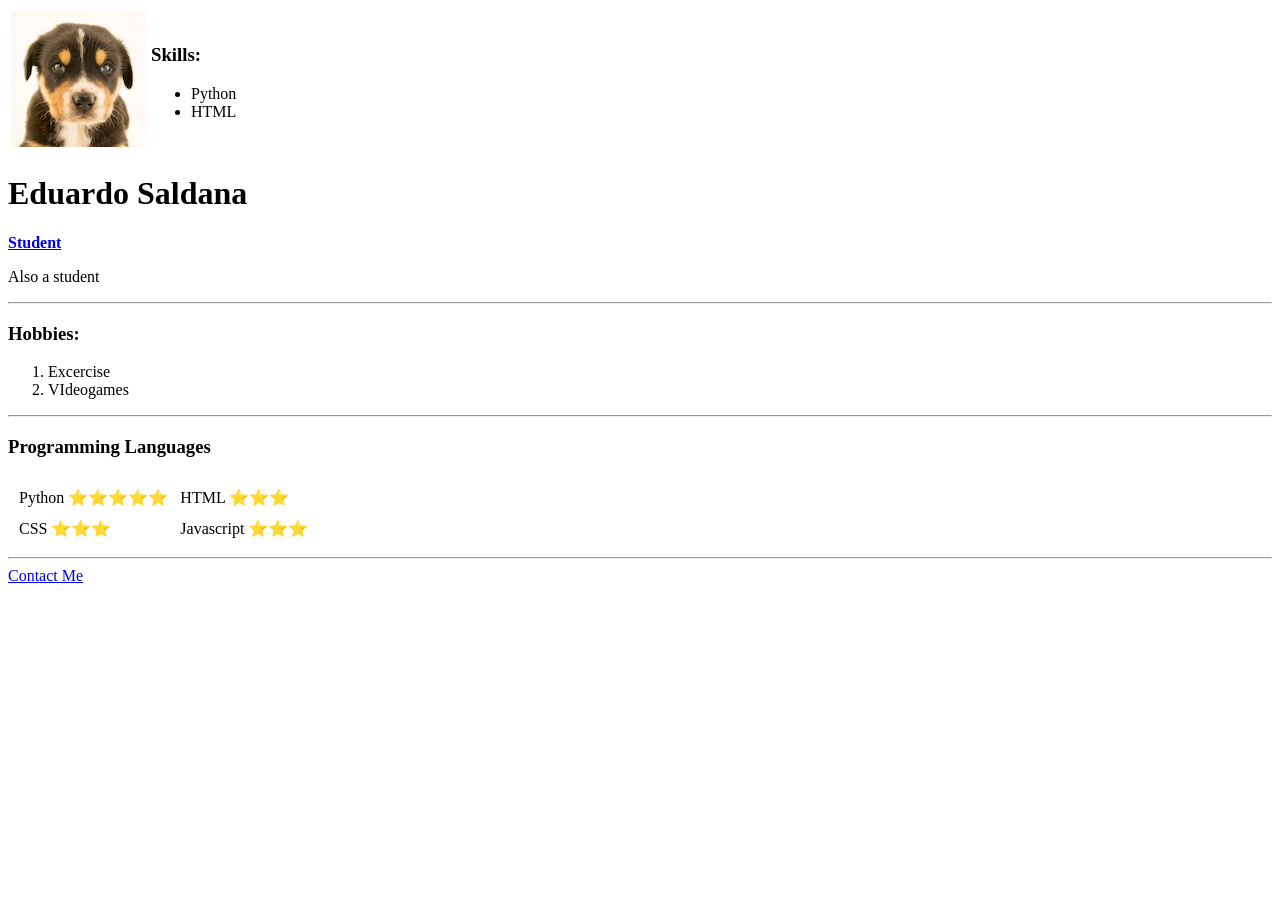
==== index.html @ b8c38d43 "Added intial files" ====
<!-- index.html is typically what the homepage is named 

Boilerplate code is a code template that you
can reuse in different codes

The head tag holds information about the webpage and tells
the browser how to handle the webpage
-->

<!DOCTYPE html>
<html lang="en">
    <head>
        <!--  The meta  gives extra metadata to the website to tell
            it how to display the webpage
            and tells it its using the UTF-8 encoding system
            utf-8 is the standard encoding with html 5 because 
            its includes all international symbols -->
        <meta charset="UTF-8">
        <!-- <meta http-equiv="refresh" content="5">  -->
        <meta name="description" content="Practicing Webpage developement"> 
        <meta http-equiv="X-UA-Compatible" content="IE=edge">
        <meta name="viewport" content="width=device-width, initial-scale=1.0">
        <title>Eduardo S</title>
    </head>
    <body>
        <table>
            <td><img src="images/dog.jpeg" alt="Dog"></td>
            <td><h3>Skills:</h3>
                <ul>
                    <li>Python</li>
                    <li>HTML</li>
                </ul></td>
        </table>
        <h1> Eduardo Saldana </h1>
        <p><strong><a href="https://brocku.ca/">Student</a></strong></p>
        <p>Also a student</p>
        <hr>
        
        <h3>Hobbies:</h3>
        <ol>
            <li>Excercise</li>
            <li>VIdeogames</li>
        </ol>
        <hr>
        <h3>Programming Languages</h3>
        <table cellspacing="10">
            <thead>
            </thead>
            <tbody>
                <tr>
                    <td>Python ⭐⭐⭐⭐⭐</td>
                    <td>HTML ⭐⭐⭐</td>
                </tr>
                <tr>
                    <td>CSS ⭐⭐⭐</td>
                    <td>Javascript ⭐⭐⭐</td>
                </tr>
            </tbody>
            <tfoot>

            </tfoot>
        </table>
        <hr>
        <a href="contact.html">Contact Me</a>
    </body>
</html>
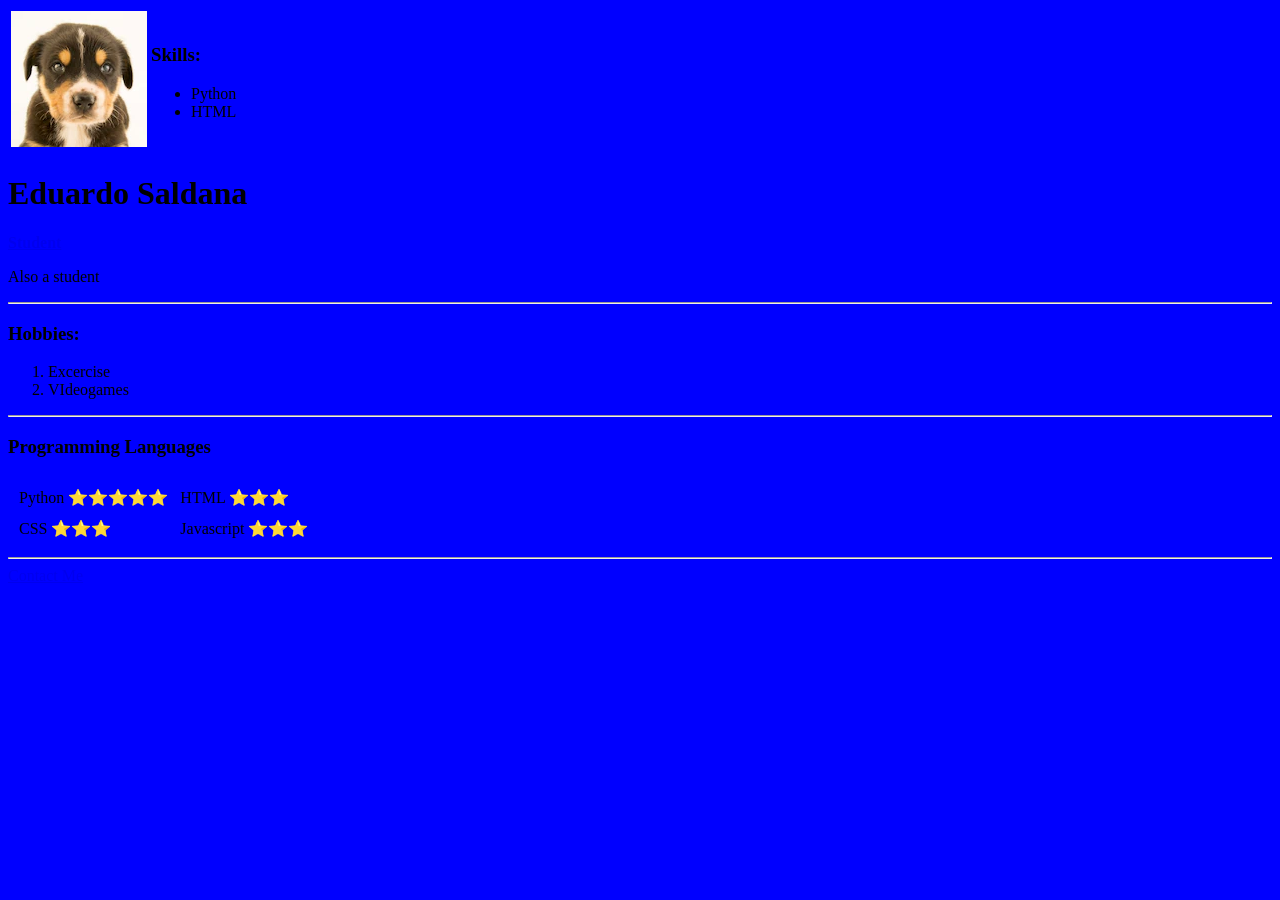
==== commit 61c8c739: "Background update" ====
--- a/index.html
+++ b/index.html
@@ -22,7 +22,7 @@
         <meta name="viewport" content="width=device-width, initial-scale=1.0">
         <title>Eduardo S</title>
     </head>
-    <body>
+    <body style="background-color: blue">
         <table>
             <td><img src="images/dog.jpeg" alt="Dog"></td>
             <td><h3>Skills:</h3>
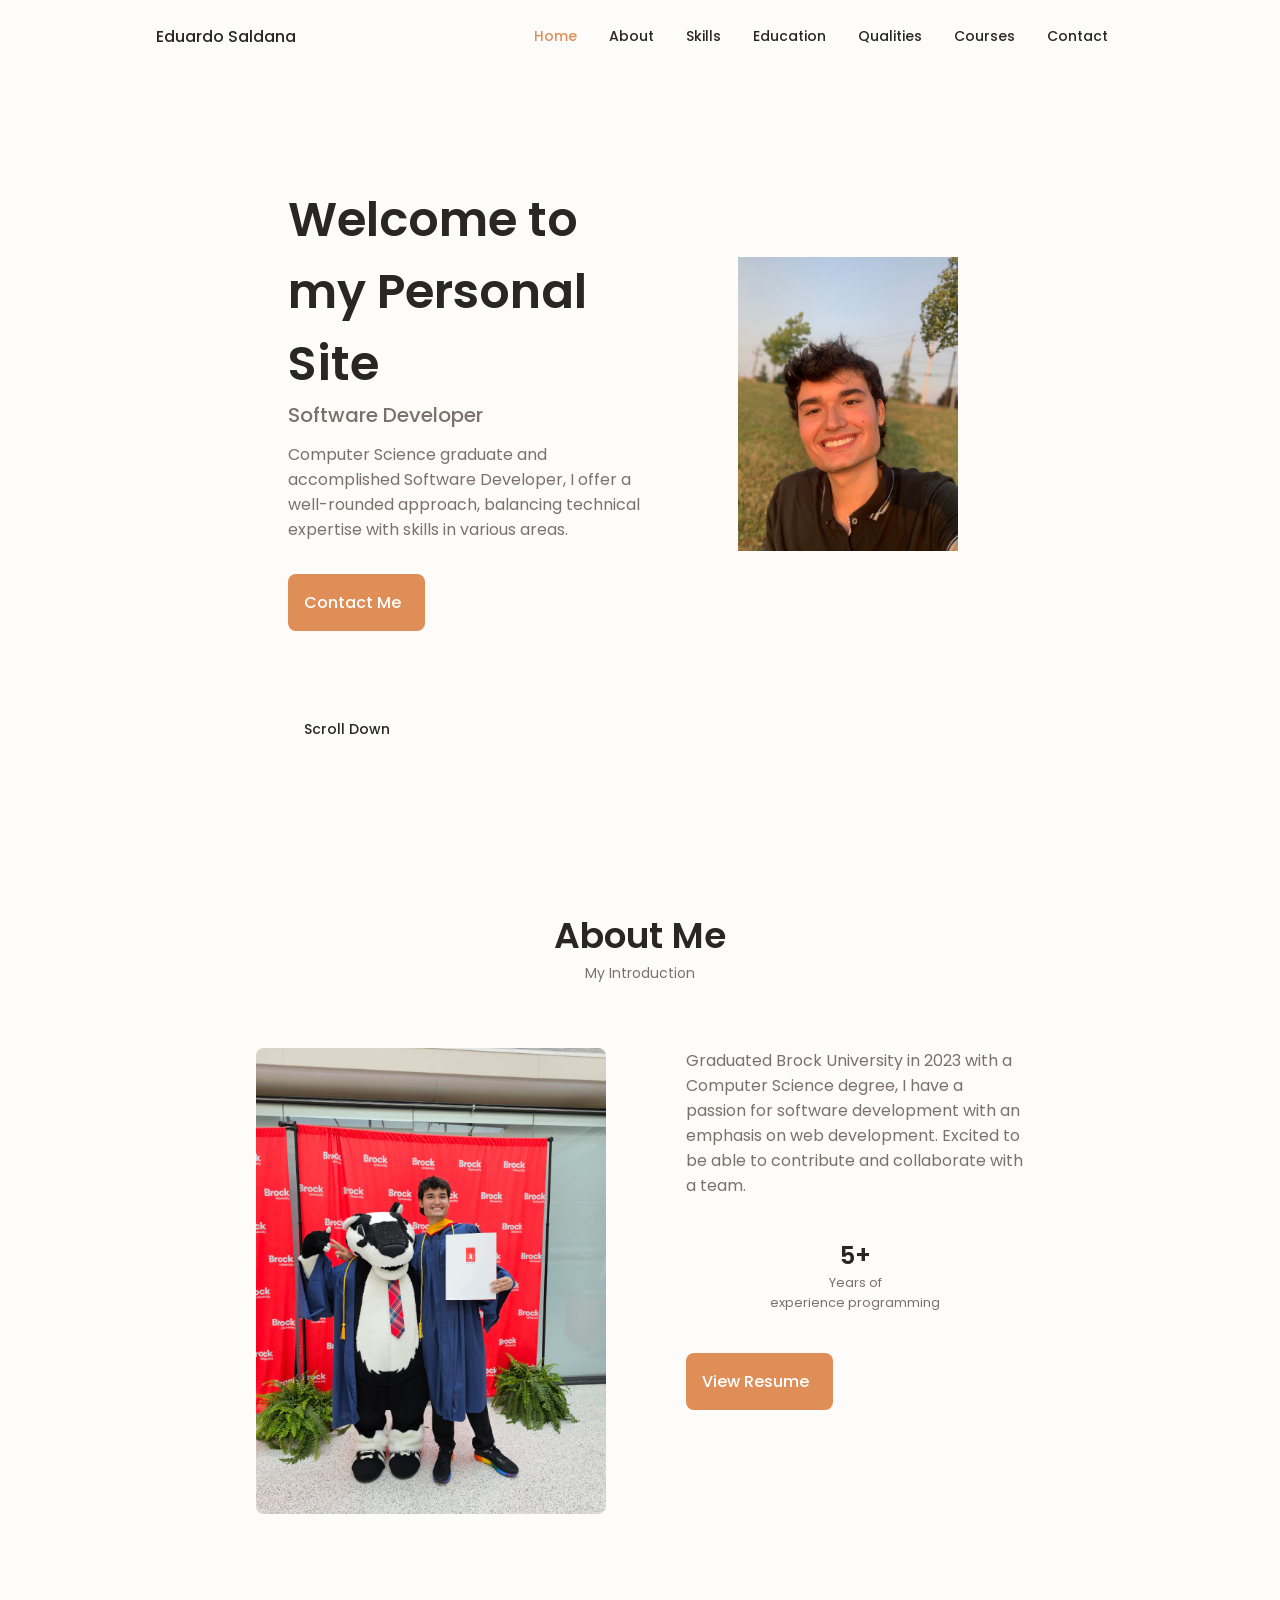
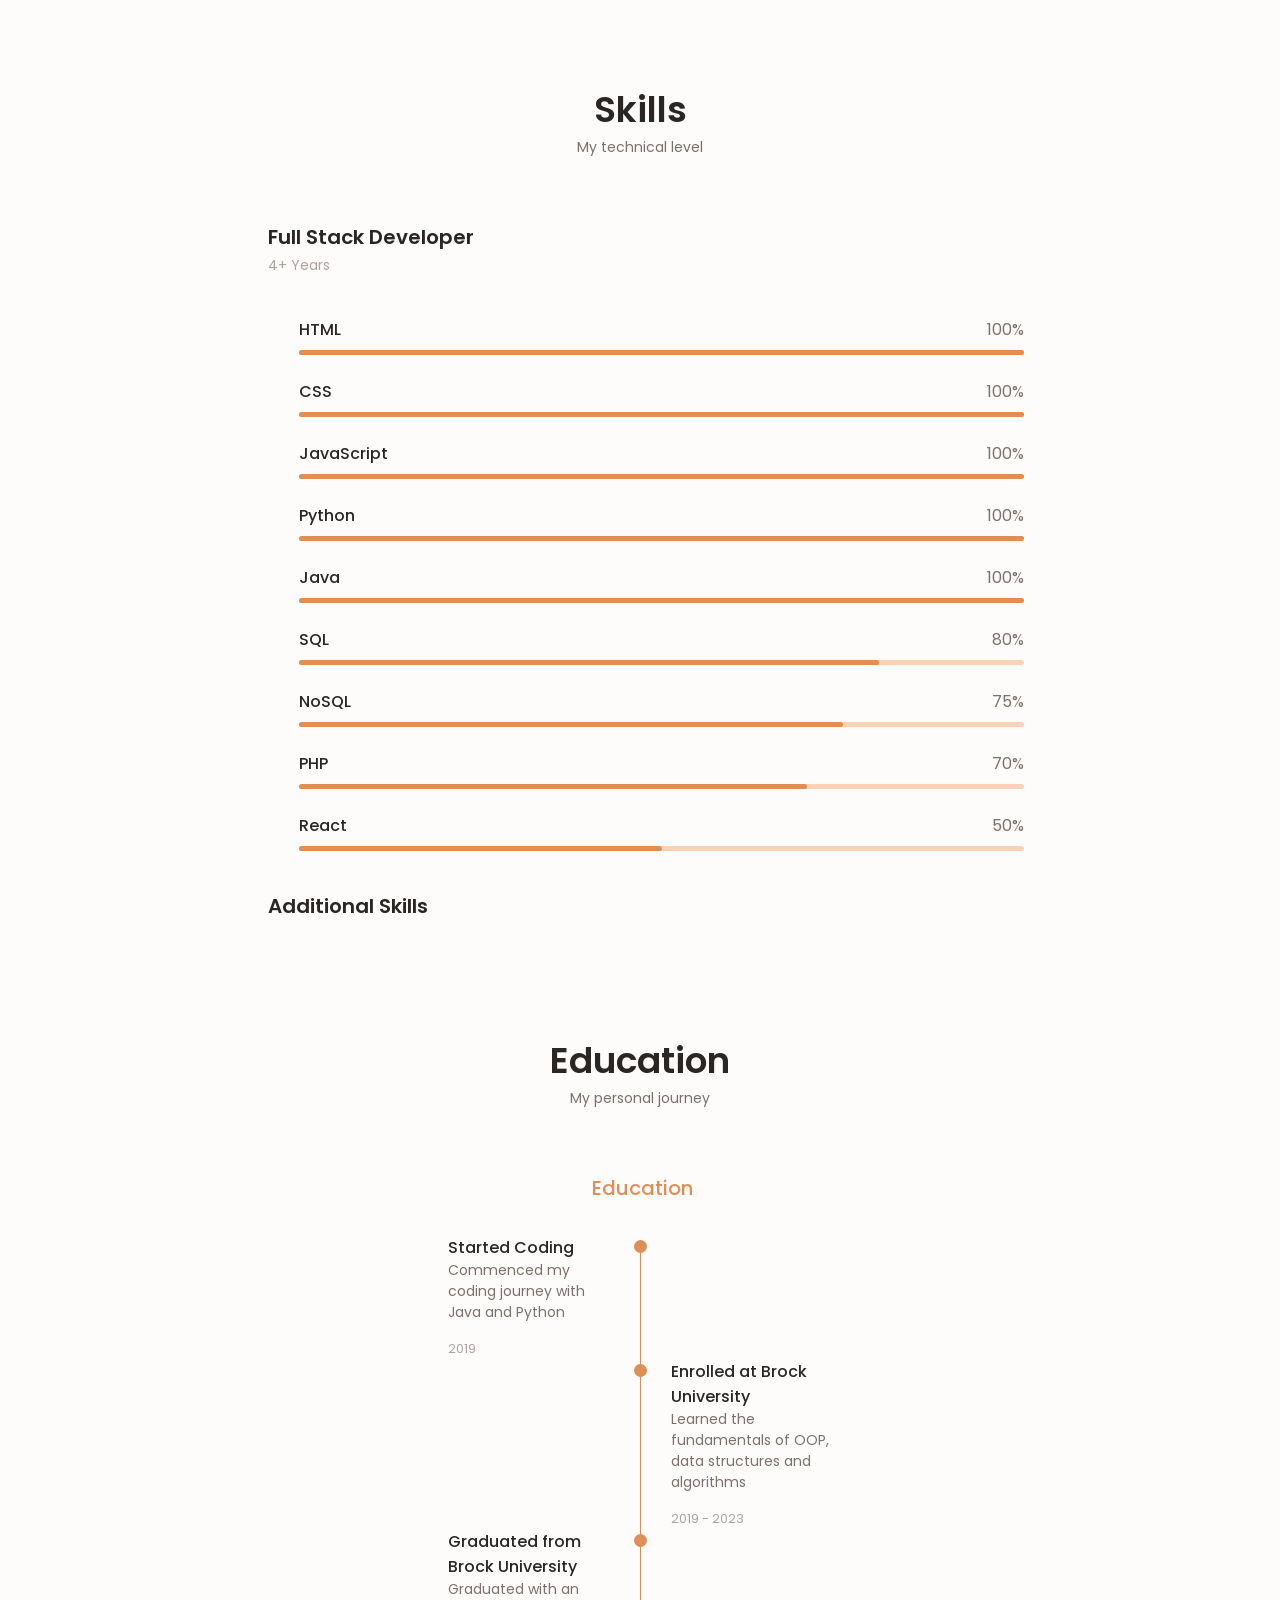
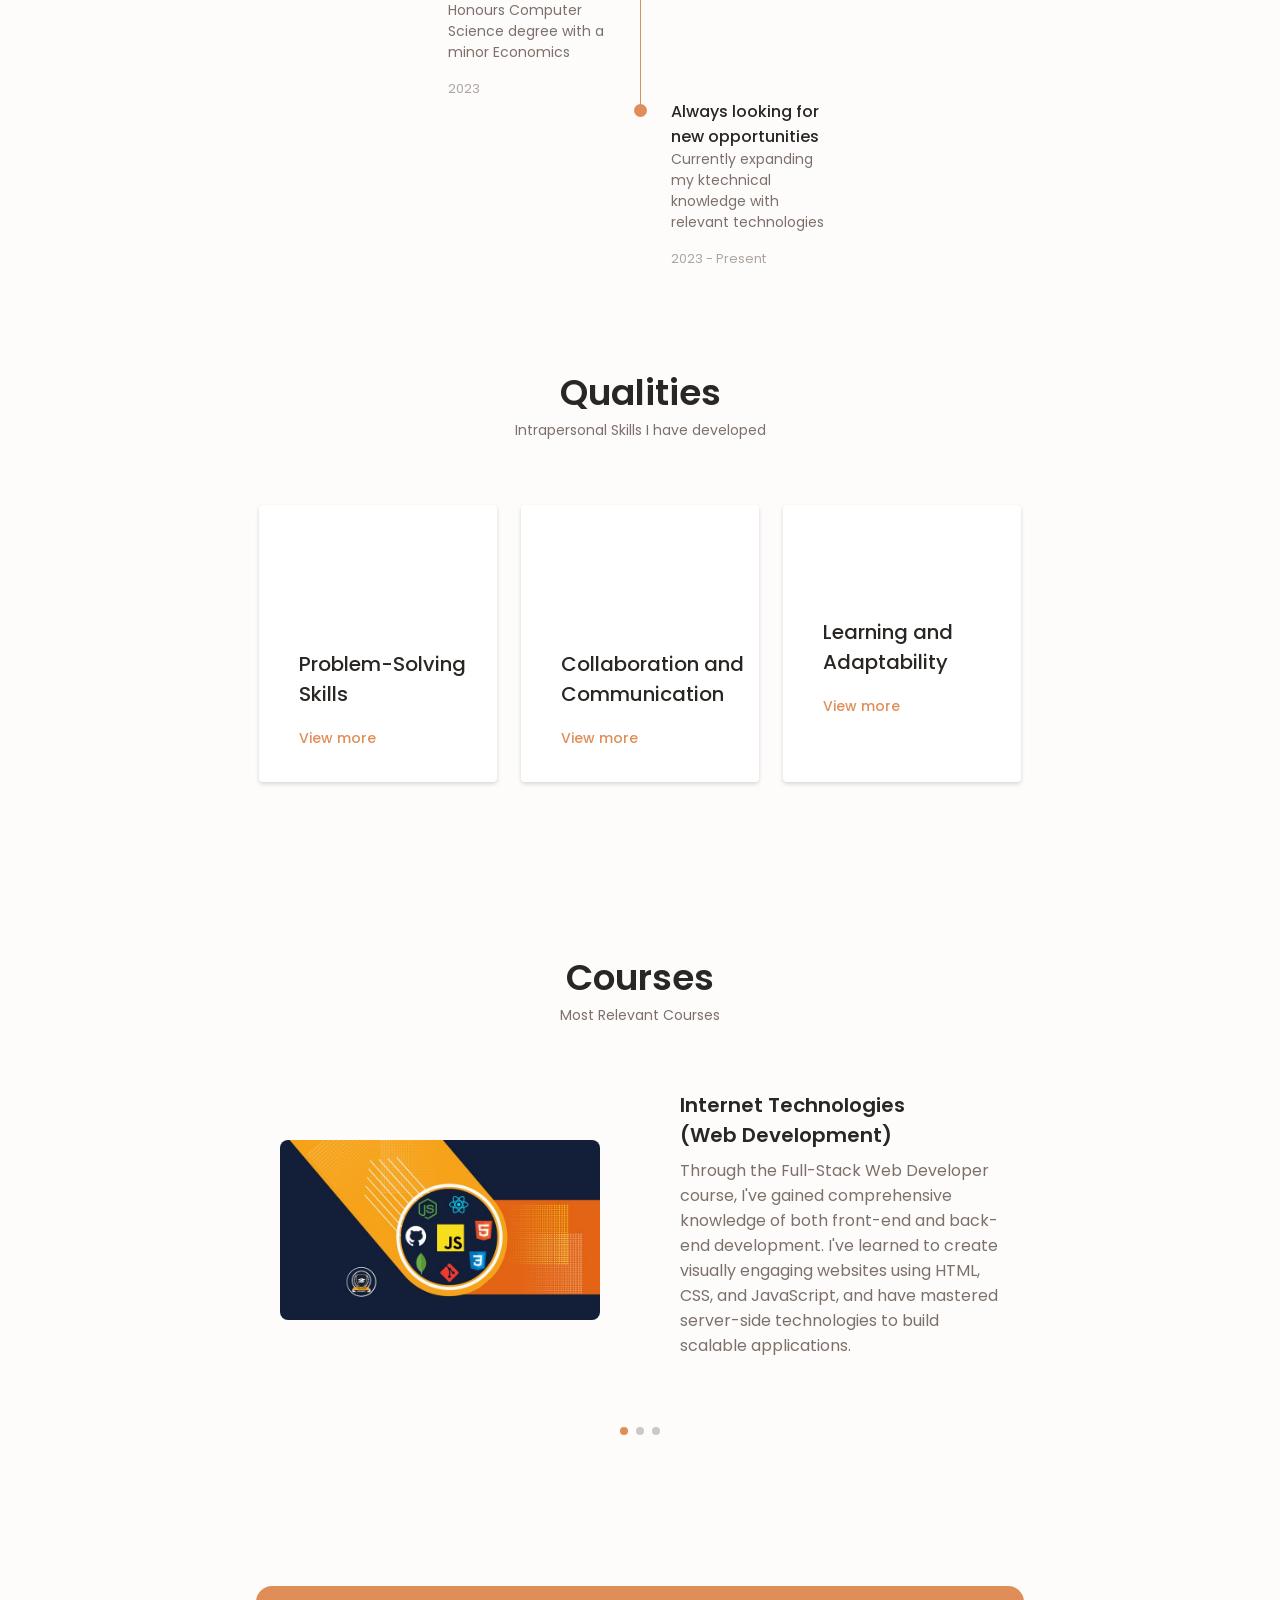
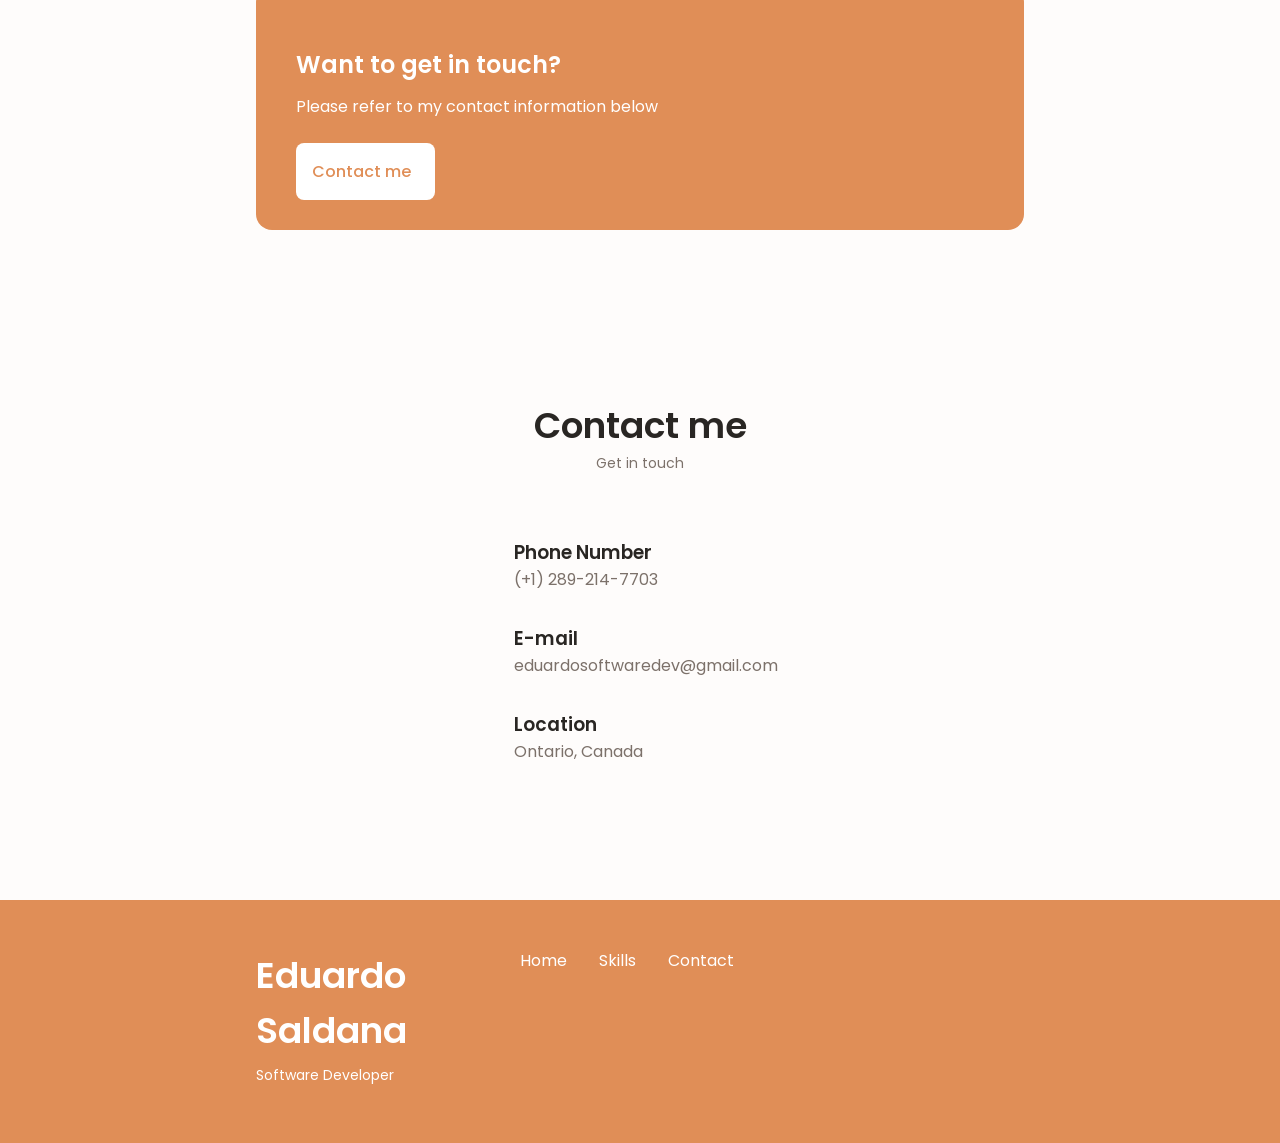
==== commit 22b3d4d0: "Initial commit" ====
--- a/index.html
+++ b/index.html
@@ -1,66 +1,702 @@
-<!-- index.html is typically what the homepage is named 
-
-Boilerplate code is a code template that you
-can reuse in different codes
-
-The head tag holds information about the webpage and tells
-the browser how to handle the webpage
--->
-
-<!DOCTYPE html>
-<html lang="en">
-    <head>
-        <!--  The meta  gives extra metadata to the website to tell
-            it how to display the webpage
-            and tells it its using the UTF-8 encoding system
-            utf-8 is the standard encoding with html 5 because 
-            its includes all international symbols -->
-        <meta charset="UTF-8">
-        <!-- <meta http-equiv="refresh" content="5">  -->
-        <meta name="description" content="Practicing Webpage developement"> 
-        <meta http-equiv="X-UA-Compatible" content="IE=edge">
-        <meta name="viewport" content="width=device-width, initial-scale=1.0">
-        <title>Eduardo S</title>
-    </head>
-    <body style="background-color: blue">
-        <table>
-            <td><img src="images/dog.jpeg" alt="Dog"></td>
-            <td><h3>Skills:</h3>
-                <ul>
-                    <li>Python</li>
-                    <li>HTML</li>
-                </ul></td>
-        </table>
-        <h1> Eduardo Saldana </h1>
-        <p><strong><a href="https://brocku.ca/">Student</a></strong></p>
-        <p>Also a student</p>
-        <hr>
-        
-        <h3>Hobbies:</h3>
-        <ol>
-            <li>Excercise</li>
-            <li>VIdeogames</li>
-        </ol>
-        <hr>
-        <h3>Programming Languages</h3>
-        <table cellspacing="10">
-            <thead>
-            </thead>
-            <tbody>
-                <tr>
-                    <td>Python ⭐⭐⭐⭐⭐</td>
-                    <td>HTML ⭐⭐⭐</td>
-                </tr>
-                <tr>
-                    <td>CSS ⭐⭐⭐</td>
-                    <td>Javascript ⭐⭐⭐</td>
-                </tr>
-            </tbody>
-            <tfoot>
-
-            </tfoot>
-        </table>
-        <hr>
-        <a href="contact.html">Contact Me</a>
-    </body>
+<!DOCTYPE html>
+    <html lang="en">
+    <head>
+        <meta charset="UTF-8">
+        <meta name="viewport" content="width=device-width, initial-scale=1.0">
+
+        <!-- Unicons -->
+        <link rel="stylesheet" href="https://unicons.iconscout.com/release/v4.0.8/css/line.css">    
+        
+        <!-- Swiper CSS -->
+        <link rel="stylesheet" href="./packages/css/swiper-bundle.min.css">
+        
+        <!-- CSS -->
+        <link rel="stylesheet" href="./packages/css/styles.css">
+
+        <title>Eduardo S.</title>
+
+        <link rel="icon" type="image/x-icon" href="./packages/images/favicon.ico">
+
+        
+
+    </head>
+    <body>
+        <!-- HEADER -->
+        <header class="header" id="header">
+            <nav class="nav container">
+                <a href="#" class="nav__logo">Eduardo Saldana</a>
+                <div class="nav__menu" id="nav-menu">
+                    <ul class="nav__list grid">
+                        <li class="nav__item">
+                            <a href="#home" class="nav__link">
+                                <i class="uil uil-estate nav__icon"></i>Home
+                            </a>
+                        </li>
+                        <li class="nav__item">
+                            <a href="#about" class="nav__link">
+                                <i class="uil uil-user nav__icon"></i>About
+                            </a>
+                        </li>
+                        <li class="nav__item">
+                            <a href="#skills" class="nav__link">
+                                <i class="uil uil-file-alt nav__icon"></i>Skills
+                            </a>
+                        </li>
+                        <li class="nav__item">
+                            <a href="#education" class="nav__link">
+                                <i class="uil uil-university nav__icon"></i>Education
+                            </a>
+                        </li>
+                        <li class="nav__item">
+                            <a href="#Qualities" class="nav__link">
+                                <i class="uil uil-briefcase-alt nav__icon"></i>Qualities
+                            </a>
+                        </li>
+                        <li class="nav__item">
+                            <a href="#Courses" class="nav__link">
+                                <i class="uil uil-backpack nav__icon"></i>Courses                                
+                            </a>
+                        </li>
+                        <li class="nav__item">
+                            <a href="#contact" class="nav__link">
+                                <i class="uil uil-message nav__icon"></i>Contact                               
+                            </a>
+                        </li>
+                    </ul>
+                    <i class="uil uil-times nav__close" id="nav-close"></i>
+                </div>
+                <div class="nav__btns">
+                    <!-- Theme change button -->
+
+                    <i class="uil uil-moon change-theme" id="theme-button"></i>
+
+                    <div class="nav__toggle" id="nav-toggle">
+                        <i class="uil uil-apps"></i>
+                    </div>
+                </div>
+            </nav>
+        </header>
+
+        <!-- MAIN -->
+        <main class="main">
+            <!-- HOME -->
+            <section class="home section" id="home">
+                <div class="home__container container grid">
+                    <div class="home__content grid">
+                        <div class="home__social">
+                            <a href="https://www.linkedin.com/in/eduardo-saldana-2142241a5/" target="_blank" class="home__social-icon">
+                                <i class="uil uil-linkedin-alt"></i>
+                            </a>
+                            <a href="https://github.com/EduSScs" target="_blank" class="home__social-icon">
+                                <i class="uil uil-github-alt"></i>
+                            </a>
+                        </div>
+
+                        <div class="home__img">
+                                <img class="home__blob-img" src=".\packages\images\foto_linkedin.jpg"/>                                
+                        </div>
+
+                        <div class="home__data">
+                            <h1 class="home__title">Welcome to my Personal Site</h1>
+                            <h3 class="home__subtitle">Software Developer</h3>
+                            <p class="home__description">Computer Science graduate and accomplished Software Developer, I offer a well-rounded approach, balancing technical expertise with skills in various areas.</p>
+                            <a href="#contact" class="button button--flex home__button">
+                                Contact Me<i class="uil uil-message button__icon"></i>
+                            </a>
+                        </div>
+                    </div>
+
+                    <div class="home__scroll">
+                        <a href="#about" class="home__scroll-button button--flex">
+                            <i class="uil uil-mouse-alt home__scroll-mouse"></i>
+                            <span class="home__scroll-name">Scroll Down</span>
+                            <i class="uil uil-arrow-down home__scroll-arrow"></i>
+                        </a>
+                    </div>
+                </div>
+            </section>
+
+            <!-- ABOUT -->
+            <section class="about section" id="about">
+                <h2 class="section__title">About Me</h2>
+                <span class="section__subtitle">My Introduction</span>
+
+                <div class="about__container container grid">
+                    <img src="packages/images/badger_pic.png" alt="" class="about__img">
+                    <div class="about__data">
+                        <p class="about__description">
+                            Graduated Brock University in 2023 with a Computer Science degree,
+                            I have a passion for software development with an emphasis on web development.
+                            Excited to be able to contribute and collaborate with a team.    
+                        </p>
+                        <div class="about__info">
+                            <div>
+                                <span class="about__info-title">5+</span>
+                                <span class="about__info-name">Years of <br> experience programming</span>
+                            </div>         
+                        </div>
+
+                        <div class="about__buttons">
+                            <a href="packages\Eduardo_resume_cv (1).pdf" download  class="button button--flex">
+                                View Resume<i class="uil uil-download-alt button__icon"></i>
+                            </a>
+                        </div>
+                    </div>
+                </div>
+            </section>
+
+            <!-- SKILLS -->
+            <section class="skills section" id="skills">
+                <h2 class="section__title">Skills</h2>
+                <span class="section__subtitle">My technical level</span>
+
+                <div class="skills__container container grid">
+                    <div>
+                         <!-- SKILL-1 -->
+                        <div class="skills__content skills__open">
+                            <div class="skills__header">
+                                <i class="uil uil-analytics skills__icon"></i>
+                               <div>
+                                   <h1 class="skills__title">Full Stack Developer</h1>
+                                   <span class="skills__subtitle">4+ Years</span>
+                               </div>
+
+                               <i class="uil uil-angle-down skills__arrow"></i>
+                            </div>
+                            <div class="skills__list grid">
+                                <div class="skills__data">
+                                    <div class="skills__titles">
+                                        <h3 class="skills__name">HTML</h3>
+                                        <span class="skills__number">100%</span>
+                                    </div>
+                                    <div class="skills__bar">
+                                        <span class="skills__percentage skills__html"></span>
+                                    </div>
+                                </div>
+                               <div class="skills__data">
+                                   <div class="skills__titles">
+                                       <h3 class="skills__name">CSS</h3>
+                                       <span class="skills__number">100%</span>
+                                   </div>
+                                   <div class="skills__bar">
+                                       <span class="skills__percentage skills__css"></span>
+                                   </div>
+                               </div>
+                               <div class="skills__data">
+                                   <div class="skills__titles">
+                                       <h3 class="skills__name">JavaScript</h3>
+                                       <span class="skills__number">100%</span>
+                                   </div>
+                                   <div class="skills__bar">
+                                       <span class="skills__percentage skills__javascript"></span>
+                                   </div>
+                               </div>
+                               <div class="skills__data">
+                                   <div class="skills__titles">
+                                       <h3 class="skills__name">Python</h3>
+                                       <span class="skills__number">100%</span>
+                                   </div>
+                                   <div class="skills__bar">
+                                       <span class="skills__percentage skills__python"></span>
+                                   </div>
+                               </div>
+                               <div class="skills__data">
+                                   <div class="skills__titles">
+                                       <h3 class="skills__name">Java</h3>
+                                       <span class="skills__number">100%</span>
+                                   </div>
+                                   <div class="skills__bar">
+                                       <span class="skills__percentage skills__java"></span>
+                                   </div>
+                               </div>
+                               <div class="skills__data">
+                                   <div class="skills__titles">
+                                       <h3 class="skills__name">SQL</h3>
+                                       <span class="skills__number">80%</span>
+                                   </div>
+                                   <div class="skills__bar">
+                                       <span class="skills__percentage skills__sql"></span>
+                                   </div>
+                               </div>
+                               <div class="skills__data">
+                                <div class="skills__titles">
+                                    <h3 class="skills__name">NoSQL</h3>
+                                    <span class="skills__number">75%</span>
+                                </div>
+                                <div class="skills__bar">
+                                    <span class="skills__percentage skills__nosql"></span>
+                                </div>
+                                </div>
+                                <div class="skills__data">
+                                    <div class="skills__titles">
+                                        <h3 class="skills__name">PHP</h3>
+                                        <span class="skills__number">70%</span>
+                                    </div>
+                                    <div class="skills__bar">
+                                        <span class="skills__percentage skills__php"></span>
+                                    </div>
+                                </div>
+                                <div class="skills__data">
+                                    <div class="skills__titles">
+                                        <h3 class="skills__name">React</h3>
+                                        <span class="skills__number">50%</span>
+                                    </div>
+                                    <div class="skills__bar">
+                                        <span class="skills__percentage skills__react"></span>
+                                    </div>
+                                </div>
+                            </div>
+                        </div>
+                         <!-- SKILLS 2 -->
+                        <div class="skills__content skills__close">
+                            <div class="skills__header">
+                                <i class="uil uil-megaphone skills__icon"></i>
+                               <div>
+                                   <h1 class="skills__title">Additional Skills</h1>
+                               </div>
+
+                               <i class="uil uil-angle-down skills__arrow"></i>
+                            </div>
+                            <div class="skills__list grid">
+                                <div class="skills__data">
+                                    <div class="skills__titles">
+                                        <h3 class="skills__name">Fluency in Spanish</h3>
+                                        <span class="skills__number">100%</span>
+                                    </div>
+                                    <div class="skills__bar">
+                                        <span class="skills__percentage skills__spanish"></span>
+                                    </div>
+                               </div>
+                               <div class="skills__data">
+                                   <div class="skills__titles">
+                                       <h3 class="skills__name">Fluency in English</h3>
+                                       <span class="skills__number">100%</span>
+                                   </div>
+                                   <div class="skills__bar">
+                                       <span class="skills__percentage skills__english"></span>
+                                   </div>
+                               </div>
+                               <div class="skills__data">
+                                    <div class="skills__titles">
+                                      <h3 class="skills__name">Waterfall Methodology</h3>
+                                      <span class="skills__number">90%</span>
+                                    </div>
+                                    <div class="skills__bar">
+                                       <span class="skills__percentage skills__waterfall"></span>
+                                    </div>
+                                </div>
+                                <div class="skills__data">
+                                   <div class="skills__titles">
+                                       <h3 class="skills__name">Agile Methodology</h3>
+                                       <span class="skills__number">90%</span>
+                                   </div>
+                                   <div class="skills__bar">
+                                       <span class="skills__percentage skills__agile"></span>
+                                   </div>
+                                </div>
+                            </div>
+                        </div>
+                    </div>
+                </div>
+            </section>
+
+              <!-- Education -->
+        <section class="Education__section" id="education">
+            <h2 class="section__title" >Education</h2>
+            <span class="section__subtitle">My personal journey</span>
+
+            <div class="Education__container container">
+                <div class="Education__tabs">
+                    <div class="Education__button button--flex Education__active" data-target='#education'>
+                        <i class="uil uil-graduation-cap Education__icon"></i>
+                        Education
+                    </div>
+                </div>
+
+                <div class="Education__sections">
+            <!-- Education CONTENT 1 -->
+            <div class="Education__content Education__active" data-content >
+             <!-- Education 1 --> 
+             <div class="Education__data">
+                 <div>
+                     <h3 class="Education__title">Started Coding  </h3>
+                     <span class="Education__subtitle">Commenced my coding journey with Java and Python</span>
+                     <div class="Education__calendar">
+                        <i class="uil uil-calendar-alt"></i>
+                        2019
+                     </div>
+                 </div>
+
+                 <div>
+                     <span class="Education__rounder"></span>
+                     <span class="Education__line"></span>
+                 </div>
+             </div>
+             
+             <!-- Education 2 --> 
+             <div class="Education__data">
+                <div></div>
+                <div>
+                   <span class="Education__rounder"></span>
+                   <span class="Education__line"></span>
+                </div>
+
+                <div>
+                    <h3 class="Education__title">Enrolled at Brock University</h3>
+                    <span class="Education__subtitle">Learned the fundamentals of OOP, data structures and algorithms</span>
+                    <div class="Education__calendar">
+                       <i class="uil uil-calendar-alt"></i>
+                       2019 - 2023
+                    </div>
+                </div>
+            </div> 
+
+            <!-- Education 3 --> 
+            <div class="Education__data">
+                <div>
+                    <h3 class="Education__title">Graduated from Brock University</h3>
+                    <span class="Education__subtitle">Graduated with an Honours Computer Science degree with a minor Economics </span>
+                    <div class="Education__calendar">
+                       <i class="uil uil-calendar-alt"></i>
+                       2023
+                    </div>
+                </div>
+
+                <div>
+                    <span class="Education__rounder"></span>
+                    <span class="Education__line"></span>
+                </div>
+            </div> 
+
+            <!-- Education 4 --> 
+            <div class="Education__data">
+                <div></div>
+                <div>
+                    <span class="Education__rounder"></span>
+                </div>
+
+                <div>
+                    <h3 class="Education__title">Always looking for new opportunities</h3>
+                    <span class="Education__subtitle">Currently expanding my ktechnical knowledge with relevant technologies</span>
+                    <div class="Education__calendar">
+                       <i class="uil uil-calendar-alt"></i>
+                       2023 - Present
+                    </div>
+                </div>       
+            </div>
+            </div> 
+        </section>
+      
+        <!-- Personal Qualities -->
+        <section class="Qualities section" id="Qualities">
+            <h2 class="section__title">Qualities</h2>
+            <span class="section__subtitle">Intrapersonal Skills I have developed</span>
+
+            <div class="Qualities__container container grid">
+        <!-- Qualities 1 -->  
+        <div class="Qualities__content">
+            <div>
+                <i class="uil uil-meeting-board skills__icon"></i>
+                <h3 class="Qualities__title">Problem-Solving Skills<br></h3>
+            </div>
+            <span class="button button--flex button--small button--link Qualities__button">
+                View more
+                <i class="uil uil-arrow-right button__icon"></i>
+            </span>
+
+            <div class="Qualities__modal">
+                <div class="Qualities__modal-content">
+                    <h4 class="Qualities__modal-title">Problem-Solving Skills <br></h4>
+                    <i class="uil uil-times Qualities__modal-close"></i>
+
+                    <ul class="Qualities__modal-Qualities grid">
+                        <li class="Qualities__modal-service">
+                            <i class="uil uil-check-circle Qualities__modal-icon"></i>
+                            <p>Logical thinking: Ability to use reason, logic, 
+                                and systematic planning to solve complex problems.</p>
+                        </li>
+
+                        <li class="Qualities__modal-service">
+                            <i class="uil uil-check-circle Qualities__modal-icon"></i>
+                            <p>Analytical ability: Can decompose complex problems into simpler parts to 
+                                understand them better and identify solutions.</p>
+                        </li>
+
+                        <li class="Qualities__modal-service">
+                            <i class="uil uil-check-circle Qualities__modal-icon"></i>
+                            <p>Innovation: Capability to think out-of-the-box and
+                                 propose unique solutions.</p>
+                        </li>
+
+                        <li class="Qualities__modal-service">
+                            <i class="uil uil-check-circle Qualities__modal-icon"></i>
+                            <p>Knowledge application: Uses deep understanding of programming languages
+                                 a  nd tools to devise effective solutions.</p>
+                        </li>
+                    </ul>
+                </div>
+            </div>
+        </div>  
+        
+        <!-- Qualities 2 --> 
+        <div class="Qualities__content">
+            <div>
+                <i class="uil uil-comment-chart-line skills__icon"></i>
+                <h3 class="Qualities__title">Collaboration and Communication<br> </h3>
+            </div>
+            <span class="button button--flex button--small button--link Qualities__button">
+                View more
+                <i class="uil uil-arrow-right button__icon"></i>
+            </span>
+
+            <div class="Qualities__modal">
+                <div class="Qualities__modal-content">
+                    <h4 class="Qualities__modal-title">Collaboration and Communication<br></h4>
+                    <i class="uil uil-times Qualities__modal-close"></i>
+
+                    <ul class="Qualities__modal-Qualities grid">
+                        <li class="Qualities__modal-service">
+                            <i class="uil uil-check-circle Qualities__modal-icon"></i>
+                            <p>Team player: Works well within a team, supporting and learning from colleagues.</p>
+                        </li>
+
+                        <li class="Qualities__modal-service">
+                            <i class="uil uil-check-circle Qualities__modal-icon"></i>
+                            <p>Effective communicator: Clearly articulates ideas, issues, and 
+                                solutions to peers and stakeholders.</p>
+                        </li>
+
+                        <li class="Qualities__modal-service">
+                            <i class="uil uil-check-circle Qualities__modal-icon"></i>
+                            <p>Receptive to feedback: Open to constructive criticism 
+                                and uses it to improve their work.</p>
+                        </li>
+
+                        <li class="Qualities__modal-service">
+                            <i class="uil uil-check-circle Qualities__modal-icon"></i>
+                            <p>Alignment with project goals: Understands and contributes to the
+                                 broader project vision and objectives.</p>
+                        </li>
+                    </ul>
+                </div>
+            </div>
+        </div>  
+       
+        <!-- Qualities 3 -->
+        <div class="Qualities__content">
+            <div>
+                <i class="uil uil-desktop-alt Qualities__icon"></i>
+                <h3 class="Qualities__title">Learning and Adaptability<br></h3>
+            </div>
+            <span class="button button--flex button--small button--link Qualities__button">
+                View more
+                <i class="uil uil-arrow-right button__icon"></i>
+            </span>
+
+            <div class="Qualities__modal">
+                <div class="Qualities__modal-content">
+                    <h4 class="Qualities__modal-title">Learning and Adaptability<br></h4>
+                    <i class="uil uil-times Qualities__modal-close"></i>
+
+                    <ul class="Qualities__modal-Qualities grid">
+                        <li class="Qualities__modal-service">
+                            <i class="uil uil-check-circle Qualities__modal-icon"></i>
+                            <p>Continuous learner: Committed to constant professional
+                                 development and skill enhancement.</p>
+                        </li>
+
+                        <li class="Qualities__modal-service">
+                            <i class="uil uil-check-circle Qualities__modal-icon"></i>
+                            <p>Technological adaptability: Stays updated on the latest technologies, 
+                                languages, and frameworks.</p>
+                        </li>
+
+                        <li class="Qualities__modal-service">
+                            <i class="uil uil-check-circle Qualities__modal-icon"></i>
+                            <p>Embraces change: Adapts easily to new requirements and project changes.</p>
+                        </li>
+
+                        <li class="Qualities__modal-service">
+                            <i class="uil uil-check-circle Qualities__modal-icon"></i>
+                            <p>Resilience: Comfortable with "failing fast," learning from mistakes, 
+                                and iterating solutions.</p>
+                        </li>
+                    </ul>
+                </div>
+            </div>
+        </div> 
+  
+       
+        </div>
+        </section>
+        <!-- Courses -->
+        <section class="Courses section" id="Courses">
+
+            <h2 class="section__title">Courses</h2>
+            <span class="section__subtitle">Most Relevant Courses</span>
+
+            <div class="Courses__container container swiper-container">
+                <div class="swiper-wrapper">
+        <!-- Courses 1 -->
+        
+            <div class="Courses__content grid swiper-slide">
+                <img src="./packages/images/web_development.jpg" alt="" class="Courses__img">
+
+                <div class="Courses_">
+                    <h3 class="Courses__title">Internet Technologies <br> (Web Development)</h3>
+                    <p class="Courses__description">Through the Full-Stack Web Developer course, 
+                        I've gained comprehensive knowledge of both front-end and back-end development. 
+                        I've learned to create visually engaging websites using HTML, CSS, and 
+                        JavaScript, and have mastered server-side 
+                        technologies to build scalable applications.</p>
+                </div>
+            </div>
+
+            <!-- Courses 2 -->
+        
+            <div class="Courses__content grid swiper-slide">
+                <img src="./packages/images/neural_networks.png" alt="" class="Courses__img">
+
+                <div class="Courses_">
+                    <h3 class="Courses__title">Artificial Neural Networks</h3>
+                    <p class="Courses__description">I explored single-layer and multi-layer networks,
+                         delved into various activation functions, and mastered the back-propagation
+                          training algorithm. With exposure to unsupervised topologies, 
+                          self-organizing maps, and cutting-edge convolutional networks.</p>
+                </div>
+            </div>
+
+            <!-- Courses 3 -->
+        
+            <div class="Courses__content grid swiper-slide">
+                <img src="./packages/images/ui_ux.png" alt="" class="Courses__img">
+
+                <div class="Courses_">
+                    <h3 class="Courses__title">UI/UX Design</h3>
+                    <p class="Courses__description">After participating in the UI/UX Design course, 
+                        I've gained a profound understanding of user-centered design principles. 
+                        I've learned to create intuitive and attractive user interfaces,
+                         while considering the overall user experience.</p>
+                </div>
+            </div>
+                </div>
+
+            
+            <div class="swiper-button-next">
+                <i class="uil uil-angle-right-b swiper-Courses-icon"></i>
+            </div>
+
+            <div class="swiper-button-prev">
+                <i class="uil uil-angle-left-b swiper-Courses-icon"></i>
+            </div>
+
+            
+            <div class="swiper-pagination"></div>
+            
+        
+        </div>
+
+        </section>
+
+        <!-- Offer Contact -->
+        <section class="Offer section">
+
+            <div class="Offer__bg">
+                <div class="Offer__container container grid">
+                    <div class="Offer__data">
+                        <h2 class="Offer__title">Want to get in touch?</h2>
+                        <p class="Offer__description">Please refer to my contact information below</p>
+                        <a href="#contact" class="button button--flex button--white">Contact me
+                            <i class="uil uil-message Offer__icon button__icon"></i>
+                        </a>
+                    </div>
+                </div>
+            </div>
+
+        </section>
+        <!-- CONTACT ME -->
+        <section class="contact section" id="contact">
+            <h2 class="section__title">Contact me</h2>
+            <span class="section__subtitle">Get in touch</span>
+
+            <div class="contact__container container grid">
+                <div>
+                    <div class="contact__information">      
+                        <i class="uil uil-phone-alt contact__icon"></i>
+                        <div>
+                            <h3 class="contact__title">Phone Number</h3>
+                            <span class="contatc__subtitle">(+1) 289-214-7703</span>
+                        </div>
+                    </div>
+
+                    <div class="contact__information">
+                        <i class="uil uil-envelope contact__icon"></i>
+
+                        <div>
+                            <h3 class="contact__title">E-mail</h3>
+                            <span class="contatc__subtitle">eduardosoftwaredev@gmail.com</span>
+                        </div>
+                    </div>
+
+                    <div class="contact__information">
+                        <i class="uil uil-map-marker contact__icon"></i>
+
+                        <div>
+                            <h3 class="contact__title">Location</h3>
+                            <span class="contatc__subtitle">Ontario, Canada</span>
+                        </div>
+                    </div>
+                </div>
+            </div>
+
+        </section>
+    </main>
+
+    <!-- FOOTER -->
+    <footer class="footer">
+
+        <div class="footer__bg">
+            <div class="footer__container container grid">
+                <div>
+                    <h1 class="footer__title">Eduardo Saldana</h1>
+                    <span class="footer__subtitle">Software Developer</span>
+                </div>
+
+                <ul class="footer__links">
+                    <li>
+                        <a href="#home" class="footer__link">Home</a>
+                    </li>
+                    <li>
+                        <a href="#skills" class="footer__link">Skills</a>
+                    </li>
+                    <li>
+                        <a href="#contact" class="footer__link">Contact</a>
+                    </li>
+                </ul>
+
+                <div class="footer__socials">
+                    <a href="https://www.linkedin.com/in/eduardo-saldana-2142241a5/" target="_blank" class="footer__social">
+                        <i class="uil uil-linkedin-alt"></i>
+                    </a>
+                    <a href="https://github.com/EduSScs" target="_blank" class="footer__social">
+                        <i class="uil uil-github-alt"></i>
+                    </a>
+                </div>
+            </div>
+        </div>
+    </footer>
+
+    <!-- SCROLL TOP -->
+    <a href="#" class="scrollup" id="scroll-up">
+        <i class="uil uil-arrow-up scrollup__icon"></i>
+    </a>
+    
+    <!-- Swiper JS -->
+    <script src="./packages/js/swiper-bundle.min.js"></script>
+
+    <!-- Main JS -->
+    <script src="./packages/js/main.js"></script>
+    
+</body>
+
 </html>
--- a/packages/css/styles.css
+++ b/packages/css/styles.css
@@ -0,0 +1,1295 @@
+/* Fonts */
+@import url("https://fonts.googleapis.com/css2?family=Poppins:wght@400;500;600&display=swap");
+
+
+:root {
+  --header-height: 3rem;
+
+  /* Colors */
+  --hue-color: 24; /*  Orange  * /
+  /* HSL */
+  --first-color: hsl(var(--hue-color), 69%, 61%);
+  --first-color-second: hsl(var(--hue-color), 69%, 61%);
+  --first-color-alt: hsl(var(--hue-color), 57%, 53%);
+  --first-color-lighter: hsl(var(--hue-color), 92%, 85%);
+  --title-color: hsl(var(--hue-color), 8%, 15%);
+  --text-color: hsl(var(--hue-color), 8%, 45%);
+  --text-color-light: hsl(var(--hue-color), 8%, 65%);
+  --input-color: hsl(var(--hue-color), 70%, 96%);
+  --body-color: hsl(var(--hue-color), 60%, 99%);
+  --container-color: #fff;
+  --scroll-bar-color: hsl(var(--hue-color), 12%, 90%);
+  --scroll-thumb-color: hsl(var(--hue-color), 12%, 80%);
+
+  /*Font*/
+  --body-font: "Poppins", sans-serif;
+
+  /* Sizes */
+  --big-font-size: 2rem;
+  --h1-font-size: 1.5rem;
+  --h2-font-size: 1.25rem;
+  --h3-font-size: 1.125rem;
+  --normal-font-size: 0.94rem;
+  --small-font-size: 0.8rem;
+  --smaller-font-size: 0.75rem;
+
+  /* Font weight */
+  --font-medium: 500;
+  --font-semi-bold: 600;
+
+  /* Margins */
+  --mb-0-25: 0.25rem;
+  --mb-0-5: 0.5rem;
+  --mb-0-75: 0.75rem;
+  --mb-1: 1rem;
+  --mb-1-5: 1.5rem;
+  --mb-2: 2rem;
+  --mb-2-5: 2.5rem;
+  --mb-3: 3rem;
+
+  /* z index */
+  --z-tooltip: 10;
+  --z-fixed: 100;
+  --z-modal: 1000;
+}
+
+/* Font size for large devices */
+@media screen and (min-width: 968px) {
+  :root {
+    --big-font-size: 3rem;
+    --h1-font-size: 2.25rem;
+    --h2-font-size: 1.5rem;
+    --h3-font-size: 1.25rem;
+    --normal-font-size: 1rem;
+    --small-font-size: 0.875rem;
+    --smaller-font-size: 0.813rem;
+  }
+}
+
+/* Variables Dark theme */
+body.dark-theme {
+  /* HSL color mode */
+  --first-color-second: hsl(var(--hue-color), 31%, 9%);
+  --title-color: hsl(var(--hue-color), 7%, 94%);
+  --text-color: white;
+  --text-color-light: hsl(var(--hue-color), 6%, 74%);
+  --input-color: hsl(var(--hue-color), 28%, 14%);
+  --body-color: hsl(var(--hue-color), 29%, 13%);
+  --container-color: hsl(var(--hue-color), 29%, 15%);
+  --scroll-bar-color: hsl(var(--hue-color), 13%, 49%);
+  --scroll-thumb-color: hsl(var(--hue-color), 13%, 35%);
+}
+
+/* Button Dark/Light */
+.nav__btns {
+  display: flex;
+  align-items: center;
+}
+
+.change-theme {
+  font-size: 1.25rem;
+  color: var(--title-color);
+  margin-right: var(--mb-1);
+  cursor: pointer;
+}
+
+.change-theme:hover {
+  color: var(--first-color);
+}
+
+* {
+  box-sizing: border-box;
+  padding: 0;
+  margin: 0;
+}
+
+html {
+  scroll-behavior: smooth;
+}
+
+body {
+  margin: 0 0 var(--header-height) 0;
+  font-family: var(--body-font);
+  font-size: var(--normal-font-size);
+  background-color: var(--body-color);
+  color: var(--text-color);
+}
+
+h1,
+h2,
+h3,
+h4 {
+  color: var(--title-color);
+  font-weight: var(--font-semi-bold);
+}
+
+ul {
+  list-style: none;
+}
+
+a {
+  text-decoration: none;
+}
+
+img {
+  width: 100%;
+  height: auto;
+}
+
+/* Classes */
+.section {
+  padding: 2rem 0 4rem;
+  margin-bottom: 40px;
+}
+
+.section__title {
+  font-size: var(--h1-font-size);
+}
+
+.section__subtitle {
+  display: block;
+  font-size: var(--small-font-size);
+  margin-bottom: var(--mb-2);
+}
+
+.section__title,
+.section__subtitle {
+  text-align: center;
+}
+
+/* Layout */
+
+.container {
+  max-width: 768px;
+  margin-left: var(--mb-1-5);
+  margin-right: var(--mb-1-5);
+}
+
+.grid {
+  display: grid;
+  gap: 1.5rem;
+}
+
+.header {
+  width: 100%;
+  position: fixed;
+  bottom: 0;
+  left: 0;
+  z-index: var(--z-fixed);
+  background-color: var(--body-color);
+}
+
+/* Nav */
+.nav {
+  max-width: 968px;
+  height: var(--header-height);
+  display: flex;
+  justify-content: space-between;
+  align-items: center;
+}
+
+.nav__logo,
+.nav__toggle {
+  color: var(--title-color);
+  font-weight: var(--font-medium);
+}
+
+.nav__logo:hover {
+  color: var(--first-color);
+}
+
+.nav__toggle {
+  font-size: 1.1rem;
+  cursor: pointer;
+}
+
+.nav__toggle:hover {
+  color: var(--first-color);
+}
+
+@media screen and (max-width: 767px) {
+  .nav__menu {
+    position: fixed;
+    bottom: -100%;
+    left: 0;
+    width: 100%;
+    background-color: var(--body-color);
+    padding: 2rem 1.5rem 4rem;
+    box-shadow: 0 -1px 4px rgba(0, 0, 0, 0.15);
+    border-radius: 1.5rem 1.5rem 0 0;
+    transition: 0.3s;
+  }
+}
+
+.nav__list {
+  grid-template-columns: repeat(3, 1fr);
+  gap: 2rem;
+}
+.nav__link {
+  display: flex;
+  flex-direction: column;
+  align-items: center;
+  font-size: var(--small-font-size);
+  color: var(--title-color);
+  font-weight: var(--font-medium);
+}
+
+.nav__link:hover {
+  color: var(--first-color);
+}
+
+.nav__icon {
+  font-size: 1.2rem;
+}
+
+.nav__close {
+  position: absolute;
+  right: 1.3rem;
+  bottom: 0.5rem;
+  font-size: 1.5rem;
+  cursor: pointer;
+  color: var(--first-color);
+}
+
+.nav__close:hover {
+  color: var(--first-color-alt);
+}
+
+/* show menu */
+.show-menu {
+  bottom: 0;
+}
+
+/* Active link */
+.active-link {
+  color: var(--first-color);
+}
+
+/* Change background header */
+.scroll-header {
+  box-shadow: 0 -1px 4px rgba(0, 0, 0, 0.15);
+}
+
+/* Home */
+
+.home__container {
+  gap: 1rem;
+}
+
+.home__content {
+  grid-template-columns: 0.5fr 3fr;
+  padding-top: 3.5rem;
+  align-items: center;
+}
+
+.home__social {
+  display: grid;
+  grid-template-columns: max-content;
+  row-gap: 1rem;
+}
+
+.home__social-icon {
+  font-size: 1.25rem;
+  color: var(--first-color);
+}
+
+.home__social-icon:hover {
+  color: var(--first-color-alt);
+}
+
+.home__blob {
+  width: 200px;
+  fill: var(--first-color);
+}
+
+.home__blob-img {
+  width: 220px;
+}
+
+.home__data {
+  grid-column: 1/3;
+}
+
+.home__title {
+  font-size: var(--big-font-size);
+}
+
+.home__subtitle {
+  font-size: var(--h3-font-size);
+  color: var(--text-color);
+  font-weight: var(--font-medium);
+  margin-bottom: var(--mb-0-75);
+}
+
+.home__description {
+  margin-bottom: var(--mb-2);
+}
+
+.home__scroll {
+  display: none;
+}
+
+.home__scroll-button {
+  color: var(--first-color);
+  transition: 0.3s;
+}
+
+.home__scroll-button:hover {
+  transform: translateY(0.25rem);
+}
+
+.home__scroll-mouse {
+  font-size: 2rem;
+}
+
+.home__scroll-name {
+  font-size: var(--small-font-size);
+  color: var(--title-color);
+  font-weight: var(--font-medium);
+  margin-right: var(--mb-0-25);
+}
+
+.home__scroll-arrow {
+  font-size: 1.25rem;
+}
+/* Buttons */
+
+.button {
+  display: inline-block;
+  background-color: var(--first-color);
+  color: #ffff;
+  padding: 1rem;
+  border-radius: 0.5rem;
+  font-weight: var(--font-medium);
+}
+
+.button:hover {
+  background-color: var(--first-color-alt);
+}
+
+.button__icon {
+  font-size: 1.2rem;
+  margin-left: var(--mb-0-5);
+  transition: 0.3s;
+}
+
+.button--white {
+  background-color: #fff;
+  color: var(--first-color);
+}
+
+.button--white:hover {
+  background-color: #fff;
+}
+
+.button--flex {
+  display: inline-flex;
+  align-items: center;
+  transition: 0.3s;
+}
+
+.button--small {
+  padding: 0.75rem 1rem;
+}
+
+.button--link {
+  padding: 0;
+  background-color: transparent;
+  color: var(--first-color);
+}
+
+.button--link:hover {
+  background-color: transparent;
+  color: var(--first-color-alt);
+}
+
+/* About */
+.about__img {
+  width: 200px;
+  border-radius: 0.5rem;
+  justify-self: center;
+  align-items: center;
+}
+
+.about__description {
+  text-align: center;
+  margin-bottom: var(--mb-2-5);
+}
+
+.about__info {            
+  margin-bottom: var(--mb-2-5);
+}
+
+.about__info-title {
+  font-size: var(--h2-font-size);
+  font-weight: var(--font-semi-bold);
+  color: var(--title-color);
+}
+
+.about__info-name {
+  font-size: var(--smaller-font-size);
+}
+
+.about__info-title,
+.about__info-name {
+  display: block;
+  text-align: center;
+}
+
+.about__buttons {
+  display: flex;
+  justify-content: center;
+  
+}
+
+/* Skills */
+
+.skills__container {
+  row-gap: 0;
+}
+
+.skills__header {
+  display: flex;
+  align-items: center;
+  margin-bottom: var(--mb-2-5);
+  cursor: pointer;
+}
+
+.skills__icon,
+.skills__arrow {
+  font-size: 2rem;
+  color: var(--first-color);
+}
+
+.skills__icon {
+  margin-right: var(--mb-0-75);
+}
+
+.skills__title {
+  font-size: var(--h3-font-size);
+}
+
+.skills__subtitle {
+  font-size: var(--small-font-size);
+  color: var(--text-color-light);
+}
+
+.skills__arrow {
+  margin-left: auto;
+  transition: 0.4s;
+}
+
+.skills__list {
+  row-gap: 1.5rem;
+  padding-left: 2.7rem;
+}
+
+.skills__titles {
+  display: flex;
+  justify-content: space-between;
+  margin-bottom: var(--mb-0-5);
+}
+
+.skills__name {
+  font-size: var(--normal-font-size);
+  font-weight: var(--font-medium);
+}
+
+.skills__bar,
+.skills__percentage {
+  height: 5px;
+  border-radius: 0.25rem;
+}
+
+.skills__bar {
+  background-color: var(--first-color-lighter);
+}
+
+.skills__percentage {
+  display: block;
+  background-color: var(--first-color);
+}
+
+.skills__html {
+  width: 100%;
+}
+
+.skills__css {
+  width: 100%;
+}
+
+.skills__javascript {
+  width: 100%;
+}
+
+.skills__python {
+  width: 100%;
+}
+
+.skills__java {
+  width: 100%;
+}
+
+.skills__sql {
+  width: 80%;
+}
+
+.skills__nosql {
+  width: 75%;
+}
+
+.skills__php {
+  width: 70%;
+}
+
+.skills__react {
+  width: 50%;
+}
+
+.skills__spanish {
+  width: 100%;
+}
+
+.skills__english {  
+  width: 100%;
+}
+
+.skills__waterfall {
+  width: 90%;
+}
+
+.skills__agile {
+  width: 90%;
+}
+
+.skills__close .skills__list {
+  height: 0;
+  overflow: hidden;
+}
+
+.skills__open .skills__list {
+  height: max-content;
+  margin-bottom: var(--mb-2-5);
+}
+
+.skills__open .skills__arrow {
+  transform: rotate(-180deg);
+}
+
+/* Educations */
+.Education__tabs {
+  display: flex;
+  justify-content: space-evenly;
+  margin-bottom: var(--mb-2);
+}
+
+.Education__button {
+  font-size: var(--h3-font-size);
+  font-weight: var(--font-medium);
+  cursor: pointer;
+}
+
+.Education__button:hover {
+  color: var(--first-color);
+}
+
+.Education__icon {
+  font-size: 1.8rem;
+  margin-right: var(--mb-0-25);
+}
+
+.Education__data {
+  display: grid;
+  grid-template-columns: 1fr max-content 1fr;
+  column-gap: 1.5rem;
+}
+
+.Education__title {
+  font-size: var(--normal-font-size);
+  font-weight: var(--font-medium);
+}
+
+.Education__subtitle {
+  display: inline-block;
+  font-size: var(--small-font-size);
+  margin-bottom: var(--mb-1);
+}
+
+.Education__calendar {
+  font-size: var(--smaller-font-size);
+  color: var(--text-color-light);
+}
+
+.Education__rounder {
+  display: inline-block;
+  width: 13px;
+  height: 13px;
+  background-color: var(--first-color);
+  border-radius: 50%;
+}
+
+.Education__line {
+  display: block;
+  width: 1px;
+  height: 100%;
+  background-color: var(--first-color);
+  transform: translate(6px, -7px);
+}
+
+.Education__content[data-content] {
+  display: none;
+}
+
+.Education__active[data-content] {
+  display: block;
+}
+
+.Education__button.Education__active {
+  color: var(--first-color);
+}
+
+/* Qualities */
+.Qualities__container {
+  gap: 1.5rem;
+  grid-template-columns: repeat(2, 1fr);
+}
+
+.Qualities__content {
+  position: relative;
+  background-color: var(--container-color);
+  padding: 3.5rem 0.5rem 1.25rem 1.5rem;
+  border-radius: 0.25rem;
+  box-shadow: 0 2px 4px rgba(0, 0, 0, 0.15);
+  transition: 0.3s;
+}
+
+.Qualities__content:hover {
+  box-shadow: 0 4px 8px rgba(0, 0, 0, 0.3);
+}
+
+.Qualities__icon {
+  display: block;
+  font-size: 1.5rem;
+  color: var(--first-color);
+  margin-bottom: var(--mb-1);
+}
+
+.Qualities__title {
+  font-size: var(--h3-font-size);
+  margin-bottom: var(--mb-1);
+  font-weight: var(--font-medium);
+}
+
+.Qualities__button {
+  cursor: pointer;
+  font-size: var(--small-font-size);
+}
+
+.Qualities__button:hover .button__icon {
+  transform: translateX(0.25rem);
+}
+
+.Qualities__modal {
+  position: fixed;
+  top: 0;
+  left: 0;
+  right: 0;
+  bottom: 0;
+  background-color: rgba(0, 0, 0, 0.5);
+  display: flex;
+  align-items: center;
+  justify-content: center;
+  padding: 0 1rem;
+  z-index: var(--z-modal);
+  opacity: 0;
+  visibility: hidden;
+  transition: 0.3s;
+}
+
+.Qualities__modal-content {
+  position: relative;
+  background-color: var(--container-color);
+  padding: 1.5rem;
+  border-radius: 0.5rem;
+}
+
+.Qualities__modal-Qualities {
+  row-gap: 1rem;
+}
+
+.Qualities__modal-service {
+  display: flex;
+}
+
+.Qualities__modal-title {
+  font-size: var(--h3-font-size);
+  font-weight: var(--font-medium);
+  margin-bottom: var(--mb-1-5);
+}
+
+.Qualities__modal-close {
+  position: absolute;
+  top: 1rem;
+  right: 1rem;
+  font-size: 1.5rem;
+  color: var(--first-color);
+  cursor: pointer;
+}
+
+.Qualities__modal-icon {
+  color: var(--first-color);
+  margin-right: var(--mb-0-25);
+}
+
+/* Active Modal */
+.active-modal {
+  opacity: 1;
+  visibility: visible;
+}
+
+/* Courses */
+.Courses__container {
+  overflow: initial;
+}
+
+.Courses__content {
+  padding: 0 1.5rem;
+}
+
+.Courses__img {
+  width: 265px;
+  border-radius: 0.5rem;
+  justify-self: center;
+}
+
+.Courses__title {
+  font-size: var(--h3-font-size);
+  margin-bottom: var(--mb-0-5);
+}
+
+.Courses__description {
+  margin-bottom: var(--mb-0-75);
+}
+
+.Courses__button:hover .button__icon {
+  transform: translateX(0.25rem);
+}
+
+.swiper-button-prev::after,
+.swiper-button-next::after {
+  content: "";
+}
+
+.swiper-Courses-icon {
+  font-size: 2rem;
+  color: var(--first-color);
+}
+
+.swiper-button-prev {
+  left: -0.5rem;
+}
+
+.swiper-button-next {
+  right: -0.5rem;
+}
+
+.swiper-container-horizontal > .swiper-pagination-bullets {
+  bottom: -2.5rem;
+}
+
+.swiper-pagination-bullet-active {
+  background-color: var(--first-color);
+}
+
+.swiper-button-prev,
+.swiper-button-next,
+.swiper-pagination-bullet {
+  outline: none;
+}
+/* Offer IN MIND */
+.Offer {
+  text-align: center;
+}
+
+.Offer__bg {
+  background-color: var(--first-color-second);
+  padding-top: 3rem;
+}
+
+.Offer__title {
+  font-size: var(--h2-font-size);
+  margin-bottom: var(--mb-0-75);
+}
+
+.Offer__description {
+  margin-bottom: var(--mb-1-5);
+}
+
+.Offer__title,
+.Offer__description {
+  color: #fff;
+}
+
+.Offer__img {
+  width: 232px;
+  justify-self: center;
+}
+
+
+
+/* Contact me */
+.contact__container {
+  row-gap: 3rem;
+}
+
+.contact__information {
+  display: flex;
+  margin-bottom: var(--mb-2);
+}
+
+.contact__icon {
+  font-size: 1.5rem;
+  color: var(--first-color);
+  margin-right: var(--mb-0-75);
+}
+
+.content__title {
+  font-size: var(--h3-font-size);
+  font-weight: var(--font-medium);
+}
+
+.contact__subtitle {
+  font-size: var(--small-font-size);
+  color: var(--text-color-light);
+}
+
+.contact__content {
+  background-color: var(--input-color);
+  border-radius: 0.5rem;
+  padding: 0.75rem 1rem 0.25rem;
+}
+
+.contact__label {
+  font-size: var(--smaller-font-size);
+  color: var(--title-color);
+}
+
+.contact__input {
+  width: 100%;
+  background-color: var(--input-color);
+  color: var(--text-color);
+  font-family: var(--body-font);
+  font-size: var(--normal-font-size);
+  border: none;
+  outline: none;
+  padding: 0.25rem 0.5rem 0.5rem 0;
+}
+
+/* FOOTER */
+.footer {
+  padding-top: 2rem;
+}
+
+.footer__container {
+  row-gap: 3.5rem;
+}
+
+.footer__bg {
+  background-color: var(--first-color-second);
+  padding: 2rem 0 3rem;
+}
+
+.footer__title {
+  font-size: var(--h1-font-size);
+  margin-bottom: var(--mb-0-25);
+}
+
+.footer__subtitle {
+  font-size: var(--small-font-size);
+}
+
+.footer__links {
+  display: flex;
+  flex-direction: column;
+  row-gap: 1.5rem;
+}
+
+.footer__link:hover {
+  color: var(--first-color-lighter);
+}
+
+.footer__social {
+  font-size: 1.25rem;
+  margin-right: var(--mb-1-5);
+}
+
+.footer__social:hover {
+  color: var(--first-color-lighter);
+}
+
+.footer__copy {
+  font-size: var(--smaller-font-size);
+  text-align: center;
+  color: var(--text-color-light);
+  margin-top: var(--mb-3);
+}
+
+.footer__title,
+.footer__subtitle,
+.footer__link,
+.footer__social {
+  color: #fff;
+}
+
+/* SCROLL UP */
+.scrollup {
+  position: fixed;
+  right: 1rem;
+  bottom: -20%;
+  background-color: var(--first-color);
+  opacity: 0.8;
+  padding: 0 0.3rem;
+  border-radius: 0.4rem;
+  z-index: var(--z-tooltip);
+  transition: 0.4s;
+}
+
+.scrollup:hover {
+  background-color: var(--first-color-alt);
+}
+
+.scrollup__icon {
+  font-size: 1.5rem;
+  color: #fff;
+}
+
+/* Show scroll */
+.show-scroll {
+  bottom: 5rem;
+}
+
+/* SCROLL BAR */
+::-webkit-scrollbar {
+  width: 0.6rem;
+  background-color: var(--scroll-bar-color);
+  border-radius: 0.5rem;
+}
+
+::-webkit-scrollbar-thumb {
+  background-color: var(--scroll-thumb-color);
+  border-radius: 0.5rem;
+}
+
+::-webkit-scrollbar-thumb:hover {
+  background-color: var(--text-color-light);
+}
+
+/* MEDIA QUERIES */
+/* For small devices */
+@media screen and (max-width: 380px) {
+  .container {
+    margin-left: var(--mb-1);
+    margin-right: var(--mb-1);
+  }
+
+  .nav__menu {
+    padding: 2rem 0.25rem 4rem;
+  }
+
+  .nav__list {
+    column-gap: 0;
+  }
+
+  .home__content {
+    grid-template-columns: 0.35fr 3fr;
+  }
+
+  .home__blob {
+    width: 250px;
+  }
+
+  .home__social-icon {
+    width: 30px;
+  }
+
+  .home__subtitle {
+    font-size: 24px;
+  }
+
+  .home__description {
+    font-size: 18px;
+  }
+
+  .home__button {
+    font-size: 20px;
+  }
+
+  .skills__title {
+    font-size: var(--normal-font-size);
+  }
+  .Education__data {
+    gap: 0.5rem;
+  }
+
+  .Qualities__container {
+    grid-template-columns: max-content;
+    justify-content: center;
+  }
+
+  .Qualities__content {
+    padding-right: 3.5rem;
+  }
+  .Qualities__modal {
+    padding: 0 0.5rem;
+  }
+
+  .Offer__img {
+    width: 200px;
+  }
+
+  .testimonial__header,
+  .testimonial__data {
+    flex-direction: column;
+    align-items: center;
+  }
+
+  .testimonial__img {
+    margin-right: 0;
+    margin-bottom: var(--mb-0-25);
+  }
+
+  .testimonial__data,
+  .testimonial__description {
+    text-align: center;
+  }
+}
+
+/* For medium devices */
+@media screen and (min-width: 568px) {
+  .home__content {
+    grid-template-columns: max-content 1fr 1fr;
+  }
+
+  .home__data {
+    grid-column: initial;
+  }
+  .home__img {
+    order: 1;
+    justify-self: center;
+  }
+
+  .about__container,
+  .skills_container,
+  .Courses__content,
+  .Offer__container,
+  .contact__container,
+  .footer__container {
+    grid-template-columns: repeat(2, 1fr);
+  }
+
+  .Education__sections {
+    display: grid;
+    grid-template-columns: 0.6fr;
+    justify-content: center;
+  }
+
+  @media screen and (min-width: 768px) {
+    .container {
+      margin-left: auto;
+      margin-right: auto;
+    }
+
+    .body {
+      margin: 0;
+    }
+    .section {
+      padding: 6rem 0 2rem;
+    }
+    .section__subtitle {
+      margin-bottom: 4rem;
+    }
+    .header {
+      top: 0;
+      bottom: initial;
+    }
+
+    .header,
+    .main,
+    .footer__container {
+      padding: 0 1rem;
+    }
+
+    .nav {
+      height: calc(var(--header-height) + 1.5rem);
+      column-gap: 1rem;
+    }
+    .nav__icon,
+    .nav__close,
+    .nav__toggle {
+      display: none;
+    }
+
+    .nav__list {
+      display: flex;
+      column-gap: 2rem;
+    }
+
+    .nav__menu {
+      margin-left: auto;
+    }
+    .change-theme {
+      margin: 0;
+    }
+
+    .home__container {
+      row-gap: 5rem;
+    }
+
+    .home__content {
+      padding-top: 5.5rem;
+      column-gap: 2rem;
+    }
+    .home__blob {
+      width: 270px;
+    }
+    .home__scroll {
+      display: block;
+    }
+    .home__scroll-button {
+      margin-left: 3rem;
+    }
+    .about__container {
+      column-gap: 5rem;
+    }
+    .about__img {
+      width: 350px;
+    }
+    .about__description {
+      text-align: initial;
+    }
+    .about__info {
+      justify-content: space-between;
+    }
+    .about__buttons {
+      justify-content: initial;
+    }
+    .Education__tabs {
+      justify-content: center;
+    }
+    .Education__button {
+      margin: 0 var(--mb-1);
+    }
+
+    .Education__sections {
+      grid-template-columns: 0.5fr;
+    }
+    .Qualities__container {
+      grid-template-columns: repeat(3, 218px);
+      justify-content: center;
+    }
+    .Qualities__icon {
+      font-size: 2rem;
+    }
+    .Qualities__content {
+      padding: 6rem 0 2rem 2.5rem;
+    }
+
+    .Qualities__modal-content {
+      width: 450px;
+    }
+    .Courses__img {
+      width: 320px;
+    }
+    .Courses__content {
+      align-items: center;
+    }
+    .Offer {
+      text-align: initial;
+    }
+    .Offer__bg {
+      background: none;
+    }
+    .Offer__container {
+      background-color: var(--first-color-second);
+      border-radius: 1rem;
+      padding: 3rem 2.5rem 0;
+      grid-template-columns: 1fr max-content;
+      column-gap: 3rem;
+    }
+    .Offer__data {
+      padding-top: 0.8rem;
+    }
+    .footer__container {
+      grid-template-columns: repeat(3, 1fr);
+    }
+    .footer__bg {
+      padding: 3rem 0 3.5rem;
+    }
+
+    .footer__links {
+      flex-direction: row;
+      column-gap: 2rem;
+    }
+    .footer__socials {
+      justify-self: flex-end;
+    }
+    .footer__copy {
+      margin-top: 4.5rem;
+    }
+  }
+}
+
+/* For large devices */
+@media screen and (min-width: 1024px) {
+  body {
+    margin: 0;
+  }
+
+  .header,
+  .main,
+  .footer__container {
+    padding: 0;
+  }
+  .home__blob {
+    width: 320px;
+  }
+  .home__social {
+    transform: translateX(-6rem);
+  }
+  .Qualities__container {
+    grid-template-columns: repeat(3, 238px);
+  }
+  .Courses__content {
+    column-gap: 5rem;
+  }
+
+  .Offer__container {
+    padding-bottom: 30px;
+  }
+
+  .swiper-Courses-icon {
+    font-size: 3.5rem;
+  }
+  .swiper-button-prev {
+    left: -3.5rem;
+  }
+  .swiper-button-next {
+    right: -3.5rem;
+  }
+  .swiper-container-horizontal > .swiper-pagination-bullets {
+    bottom: -4.5rem;
+  }
+
+  .contact__form {
+    width: 460px;
+  }
+  .contact__inputs {
+    grid-template-columns: repeat(2, 1fr);
+  }
+}
+
+.contact__container {
+  display: flex;
+  justify-content: center;
+  align-items: center;
+}
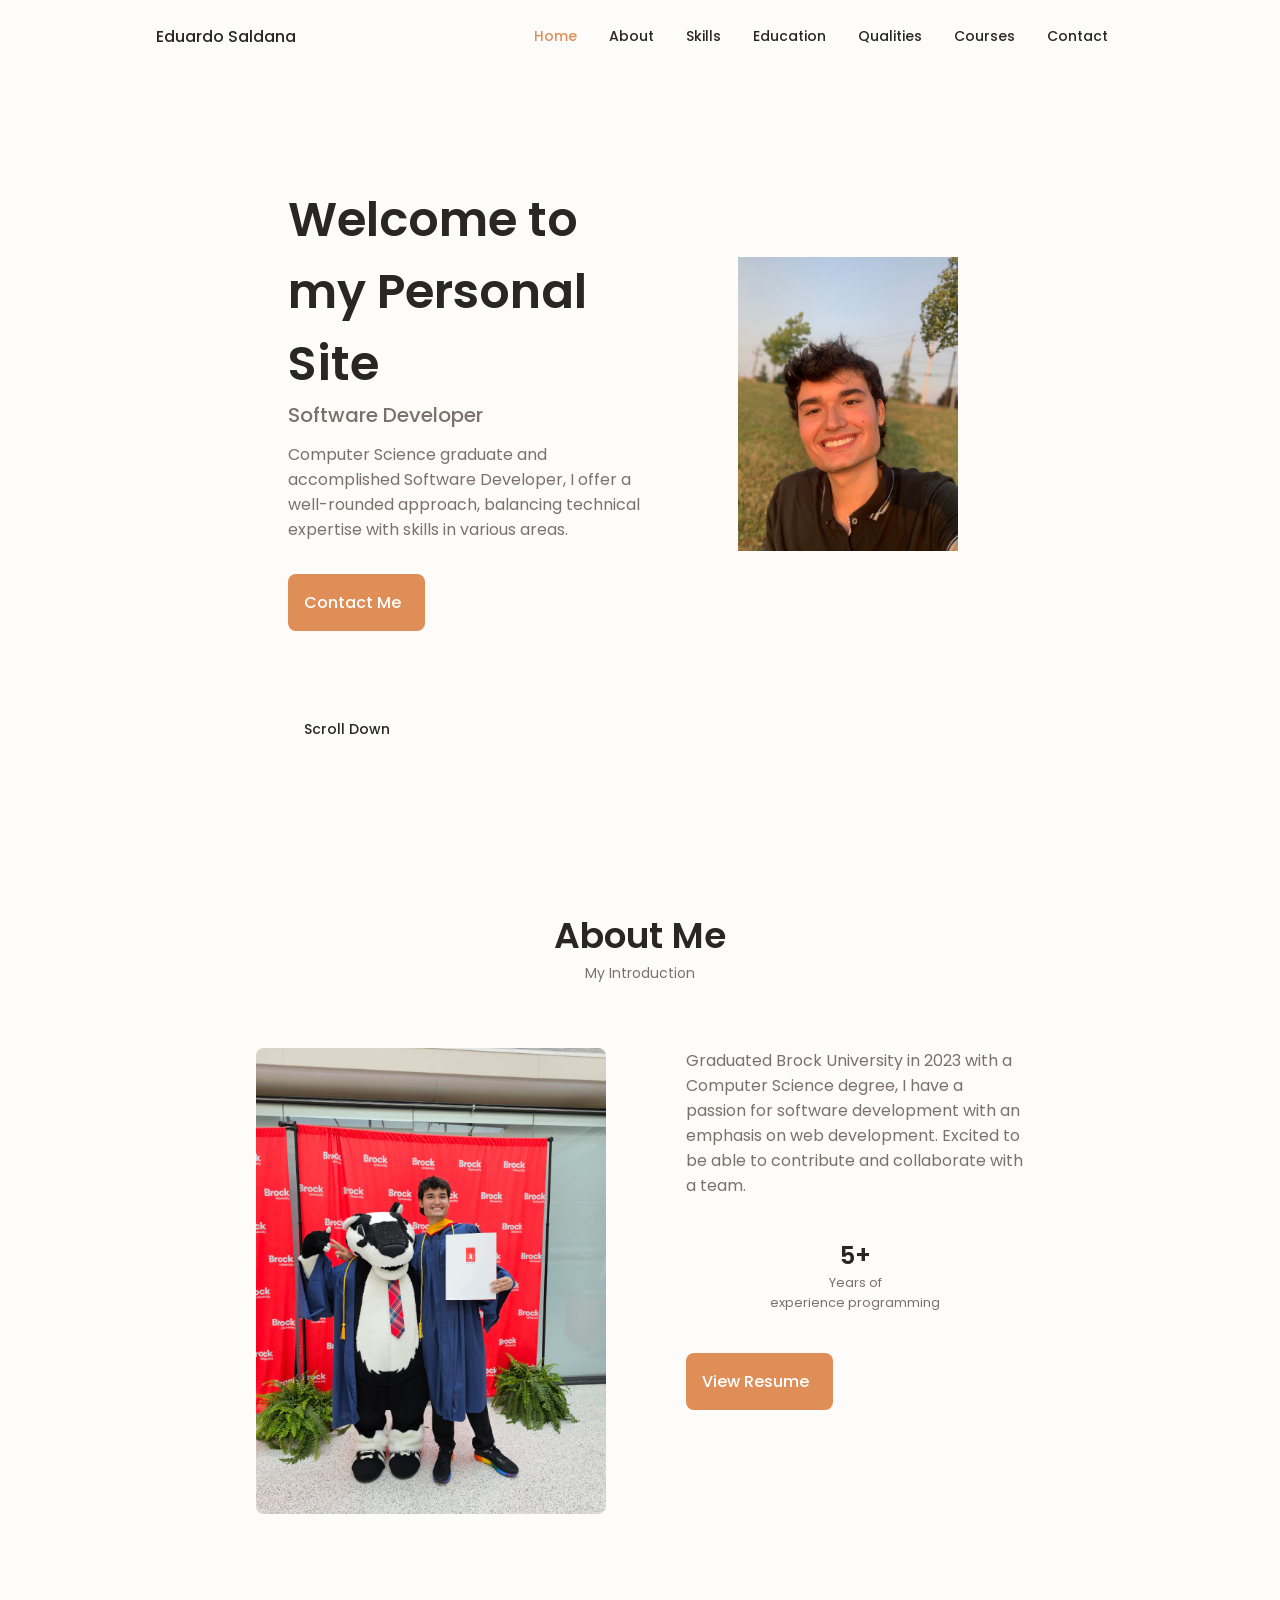
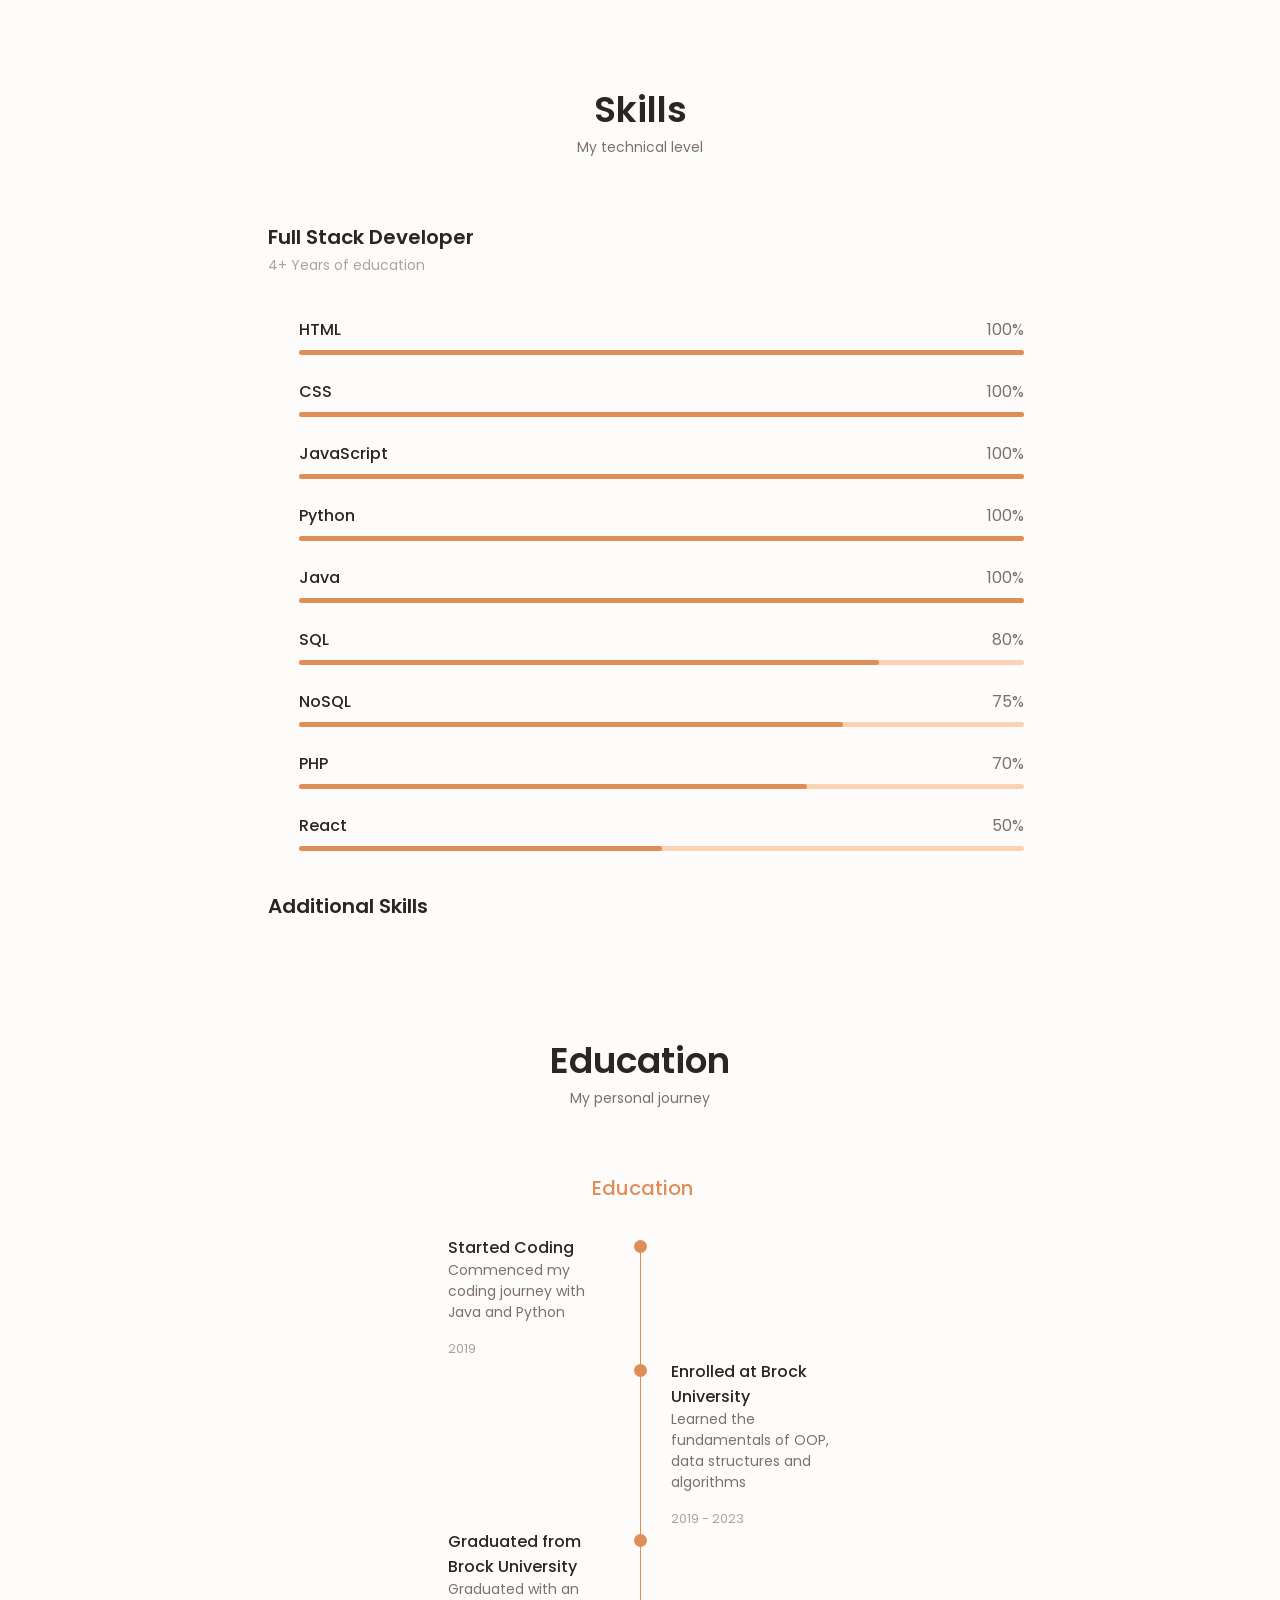
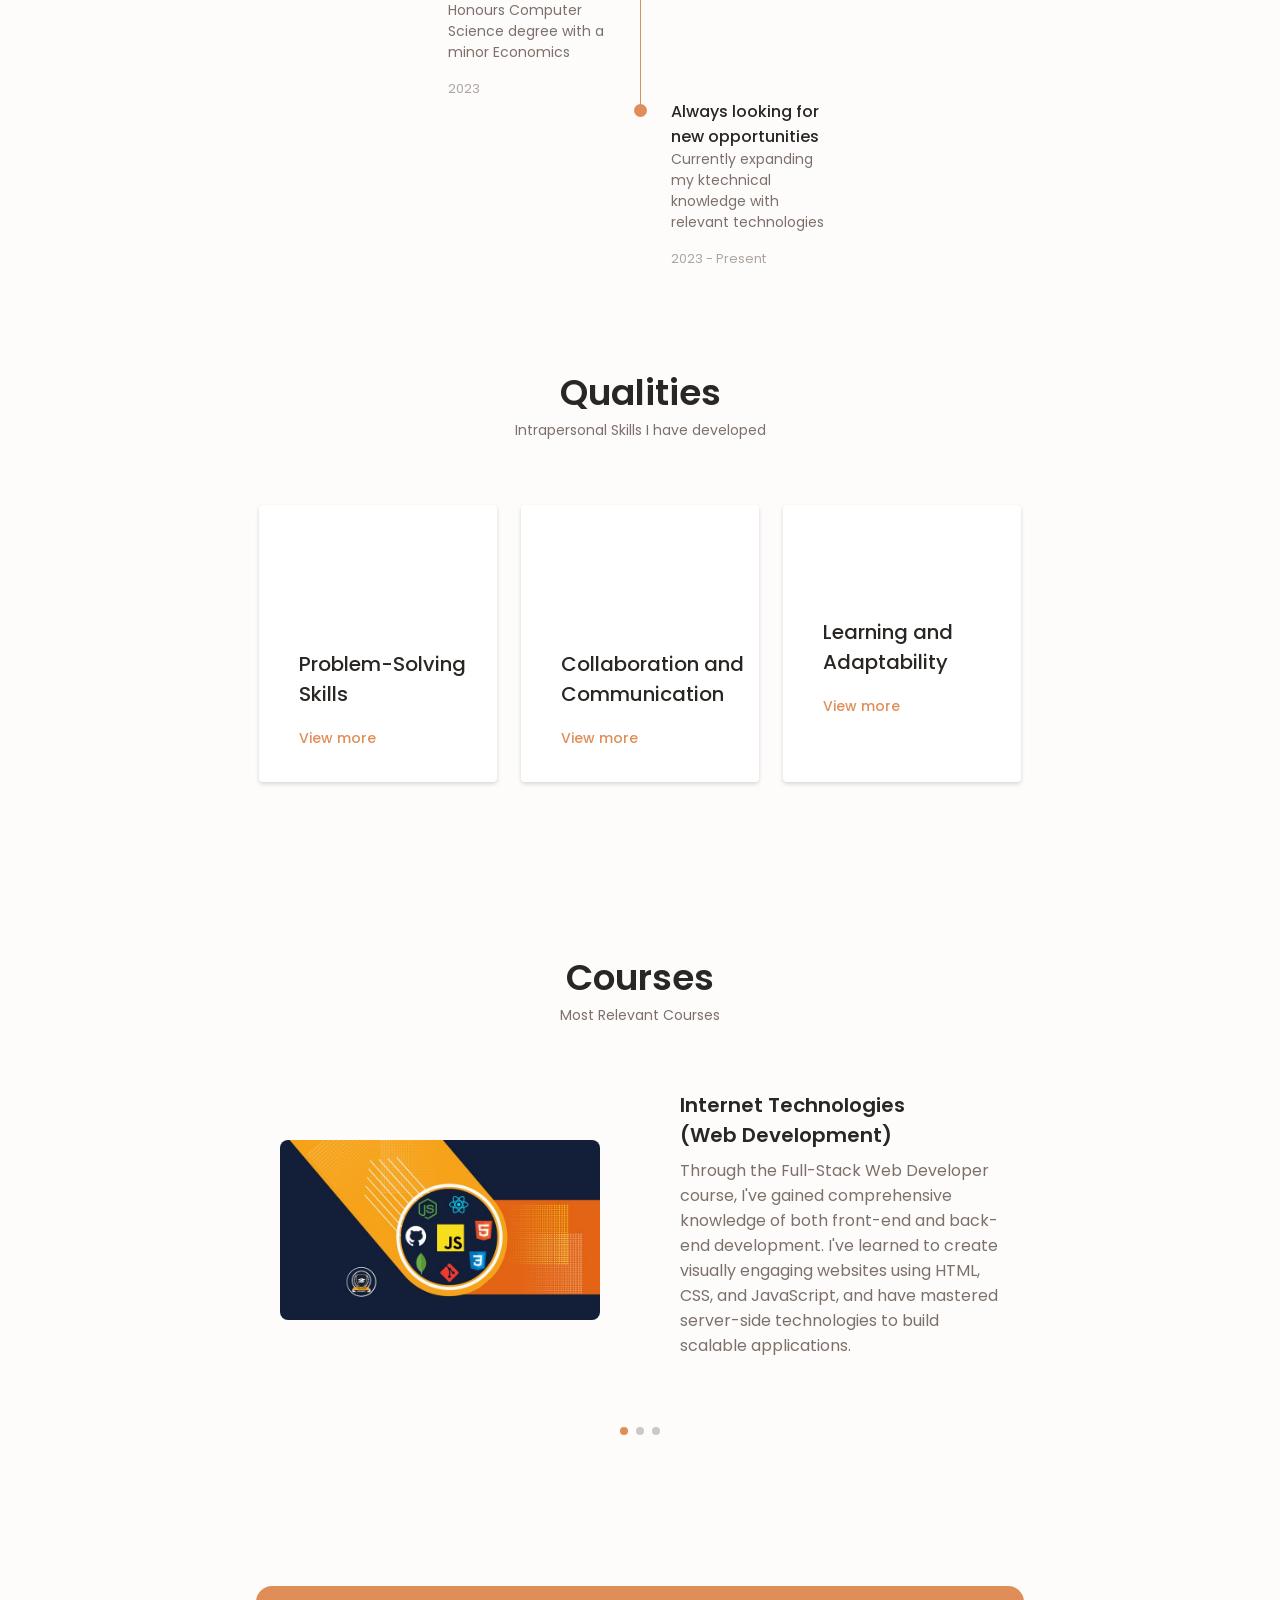
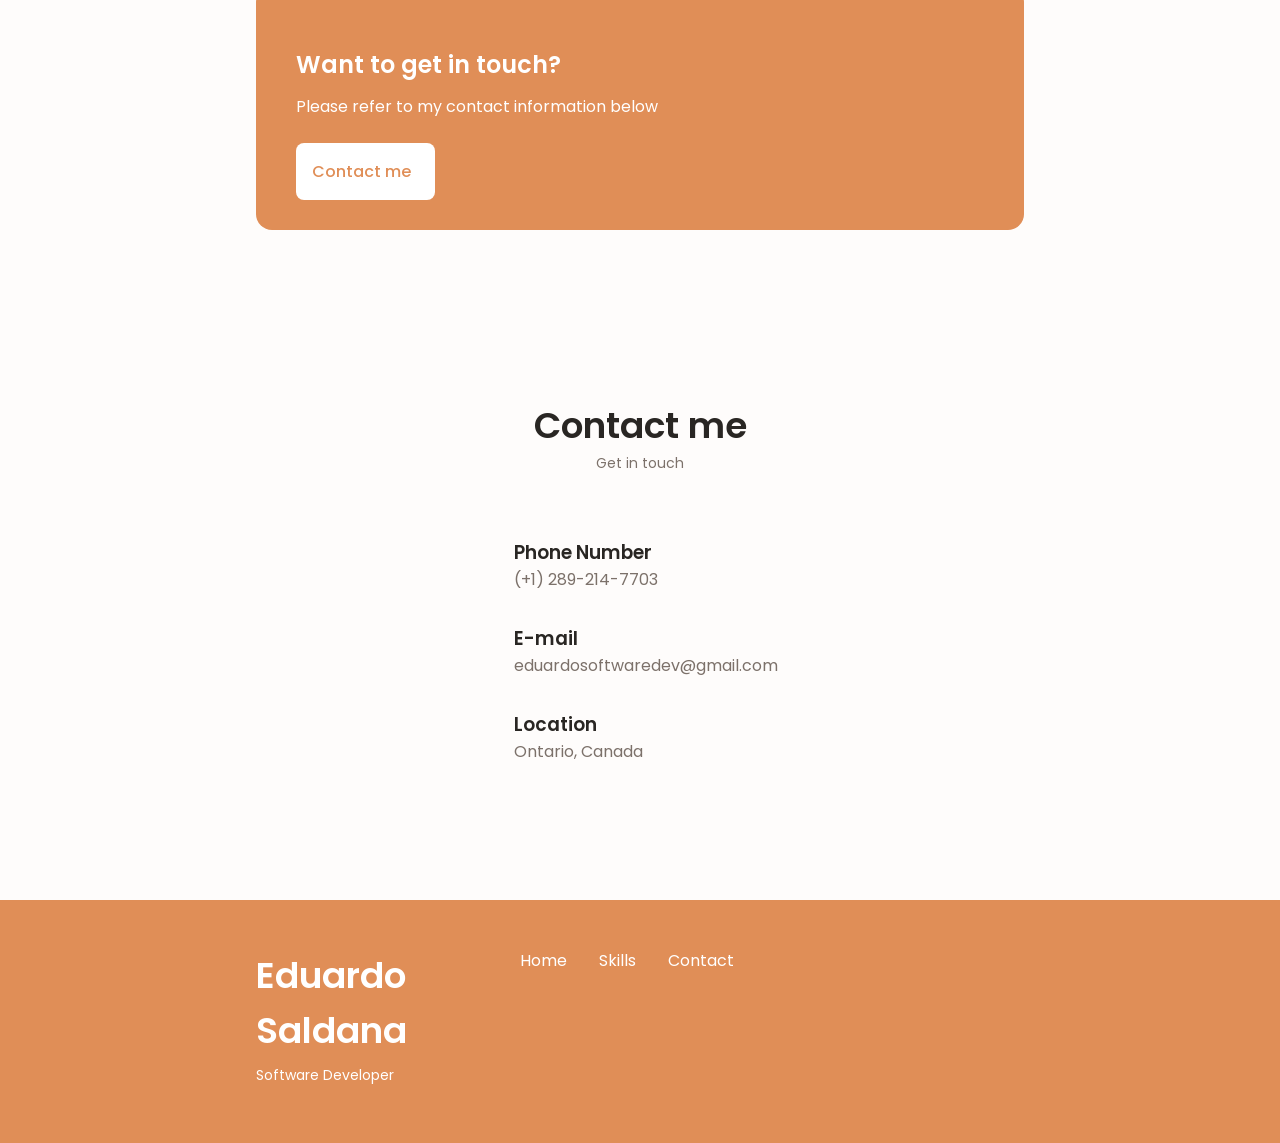
==== commit fbe1e64c: "Updated Resume and descriptions Uploaded a more updated resume and changed description to describe m" ====
--- a/index.html
+++ b/index.html
@@ -137,7 +137,7 @@
                         </div>
 
                         <div class="about__buttons">
-                            <a href="packages\Eduardo_resume_cv (1).pdf" download  class="button button--flex">
+                            <a href="packages\Eduardo_resume_cv (1).pdf" target="_blank" class="button button--flex">
                                 View Resume<i class="uil uil-download-alt button__icon"></i>
                             </a>
                         </div>
@@ -158,7 +158,7 @@
                                 <i class="uil uil-analytics skills__icon"></i>
                                <div>
                                    <h1 class="skills__title">Full Stack Developer</h1>
-                                   <span class="skills__subtitle">4+ Years</span>
+                                   <span class="skills__subtitle">4+ Years of education</span>
                                </div>
 
                                <i class="uil uil-angle-down skills__arrow"></i>
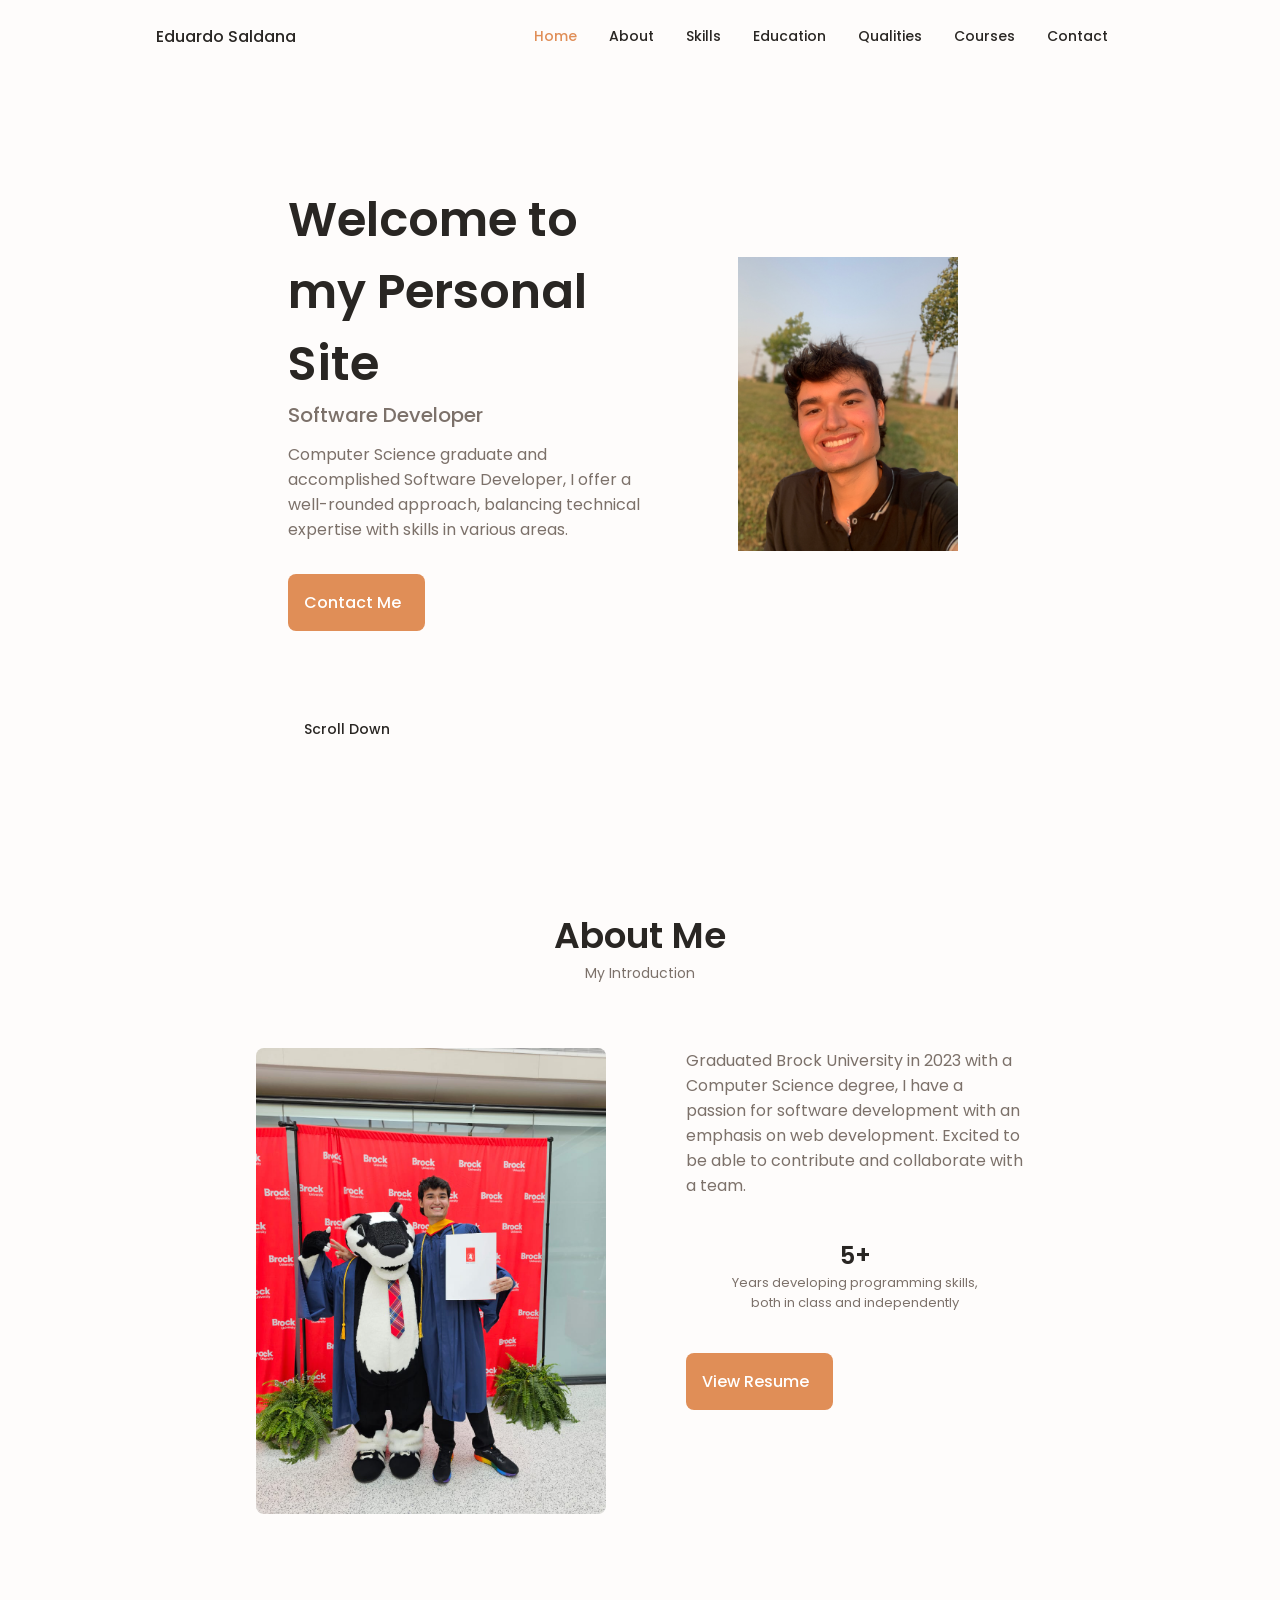
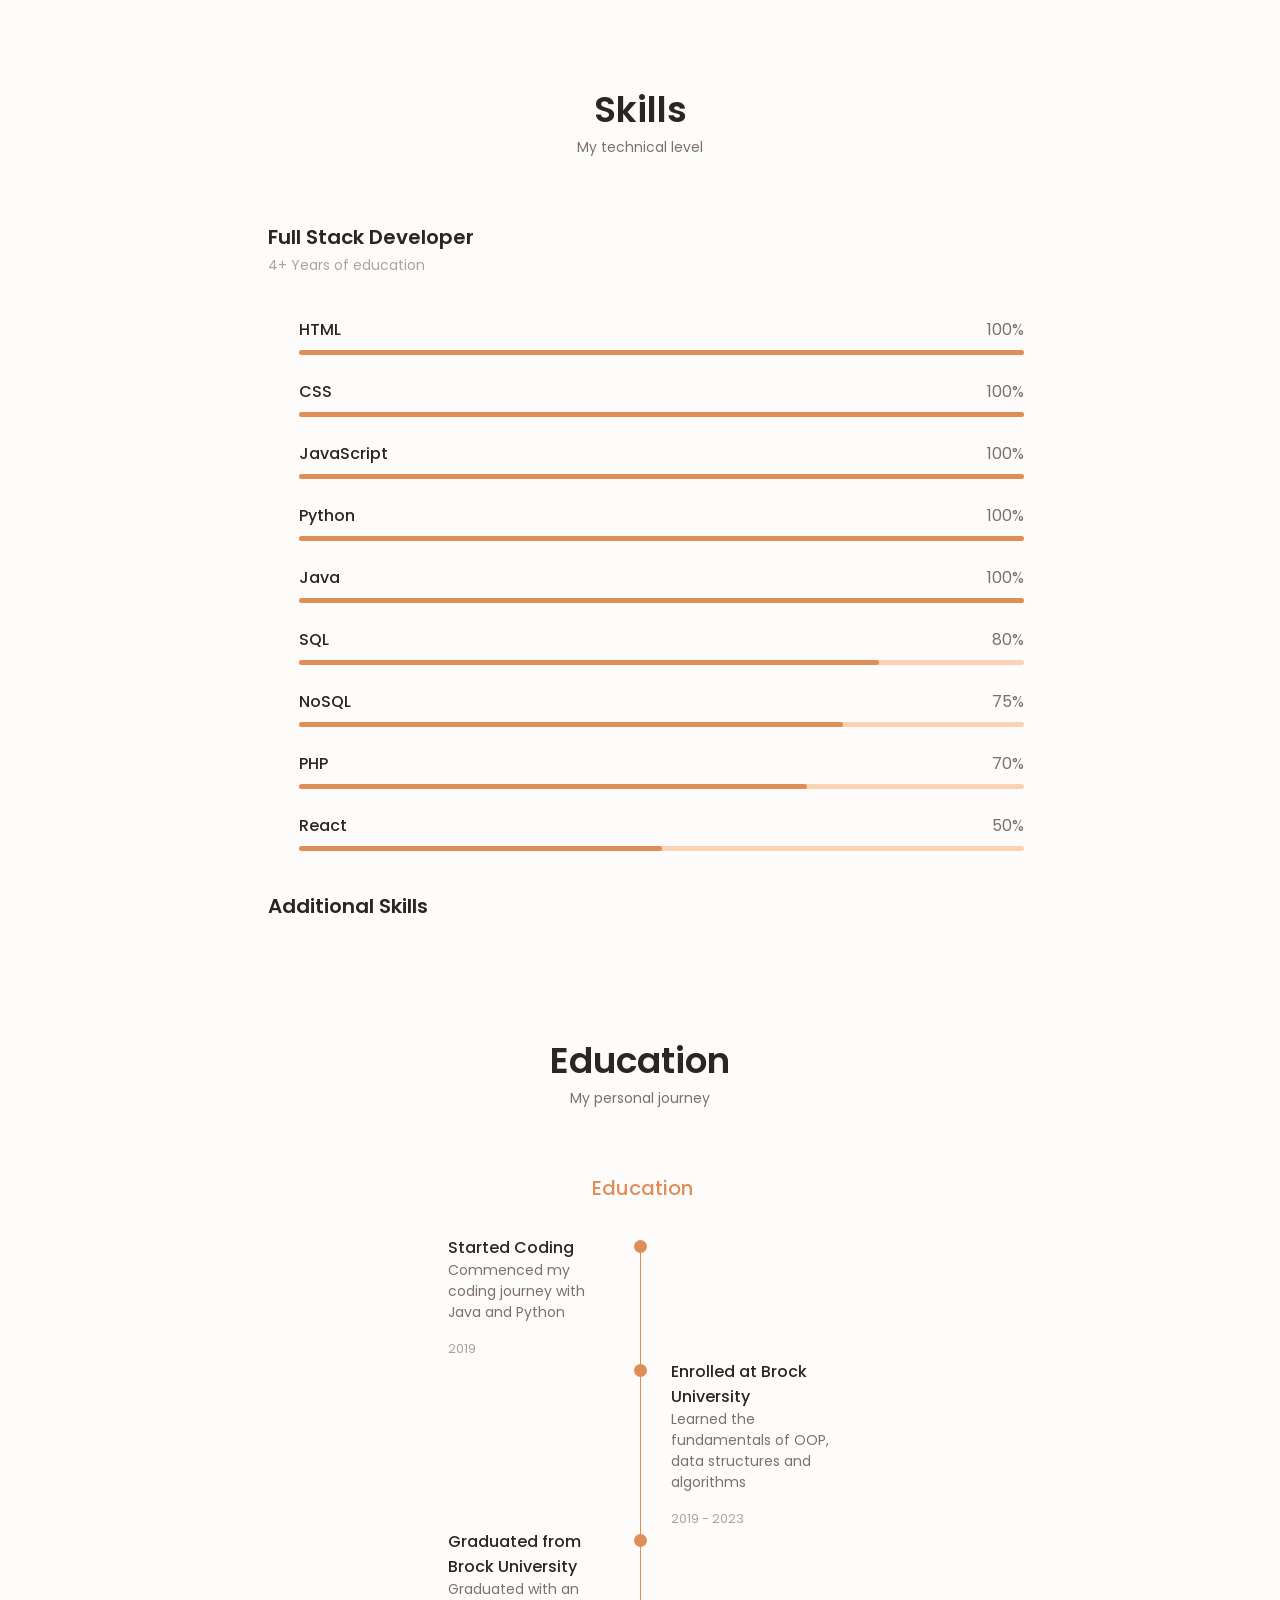
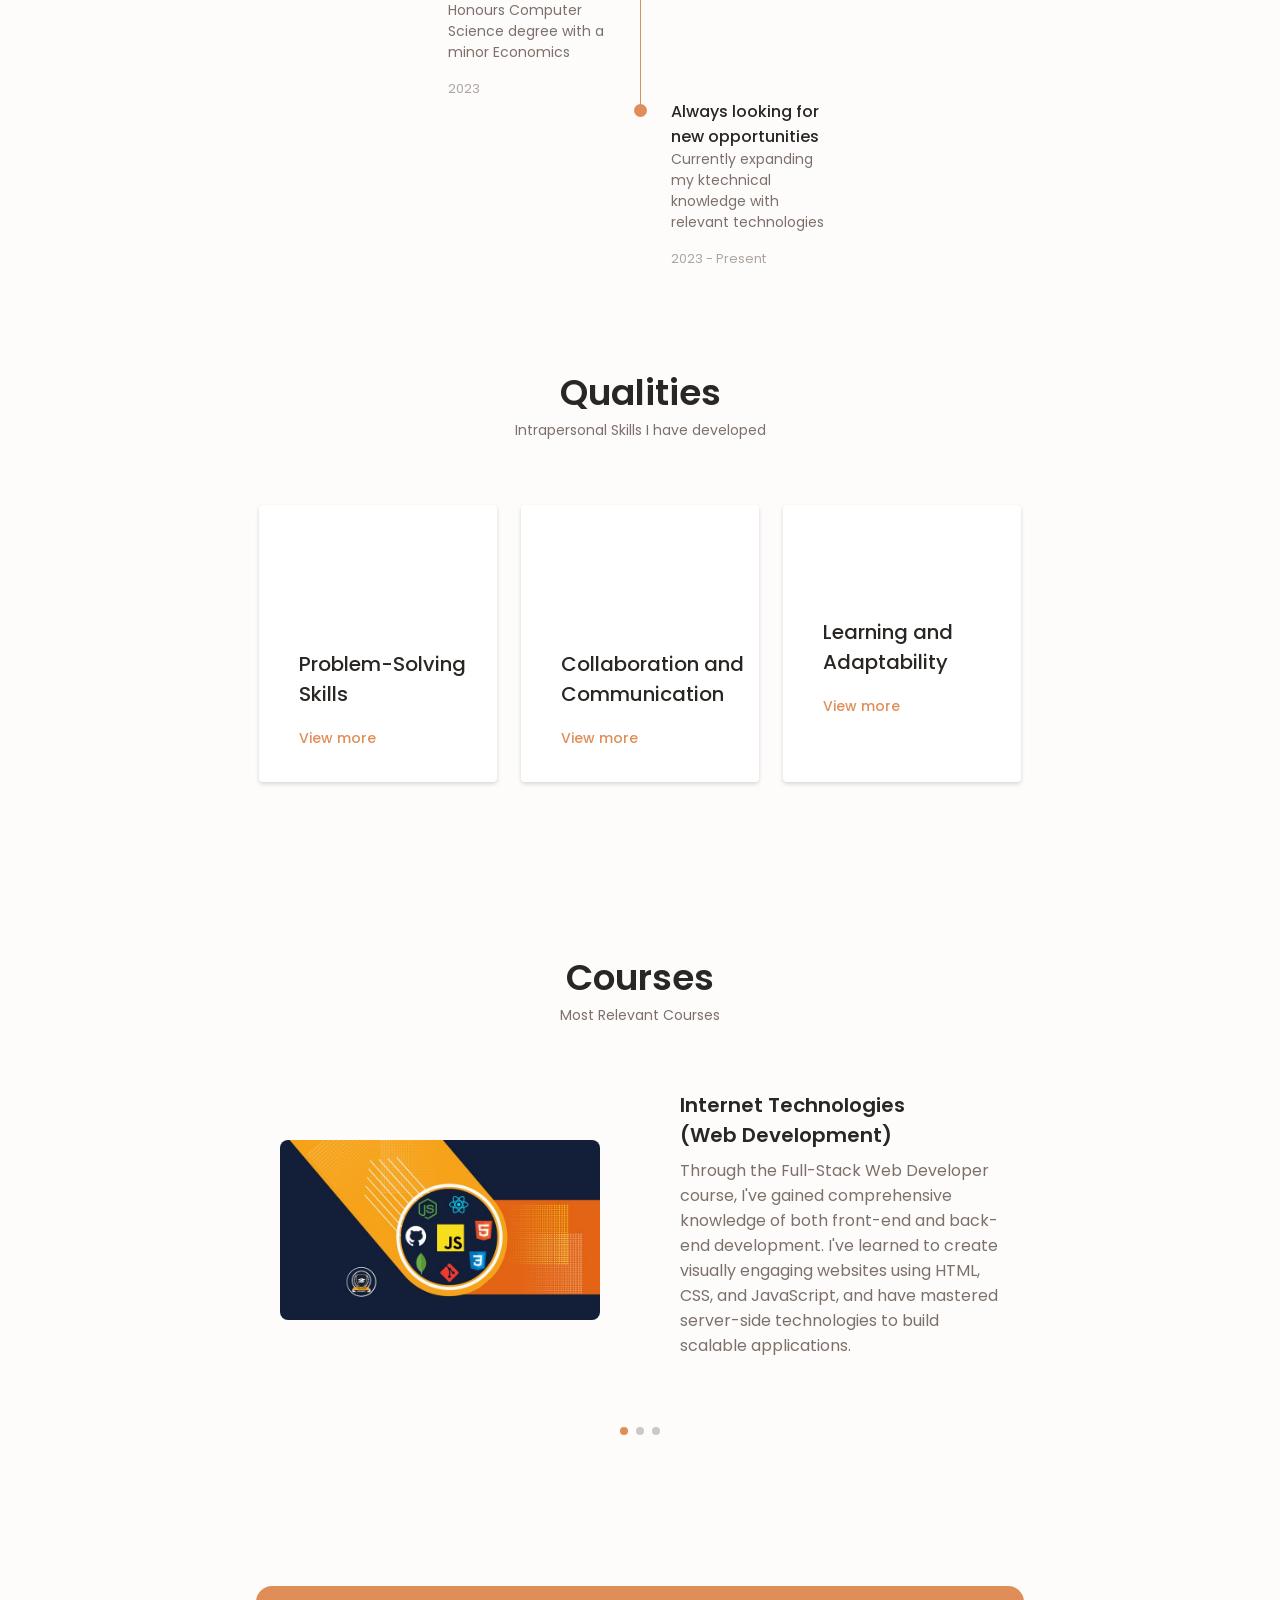
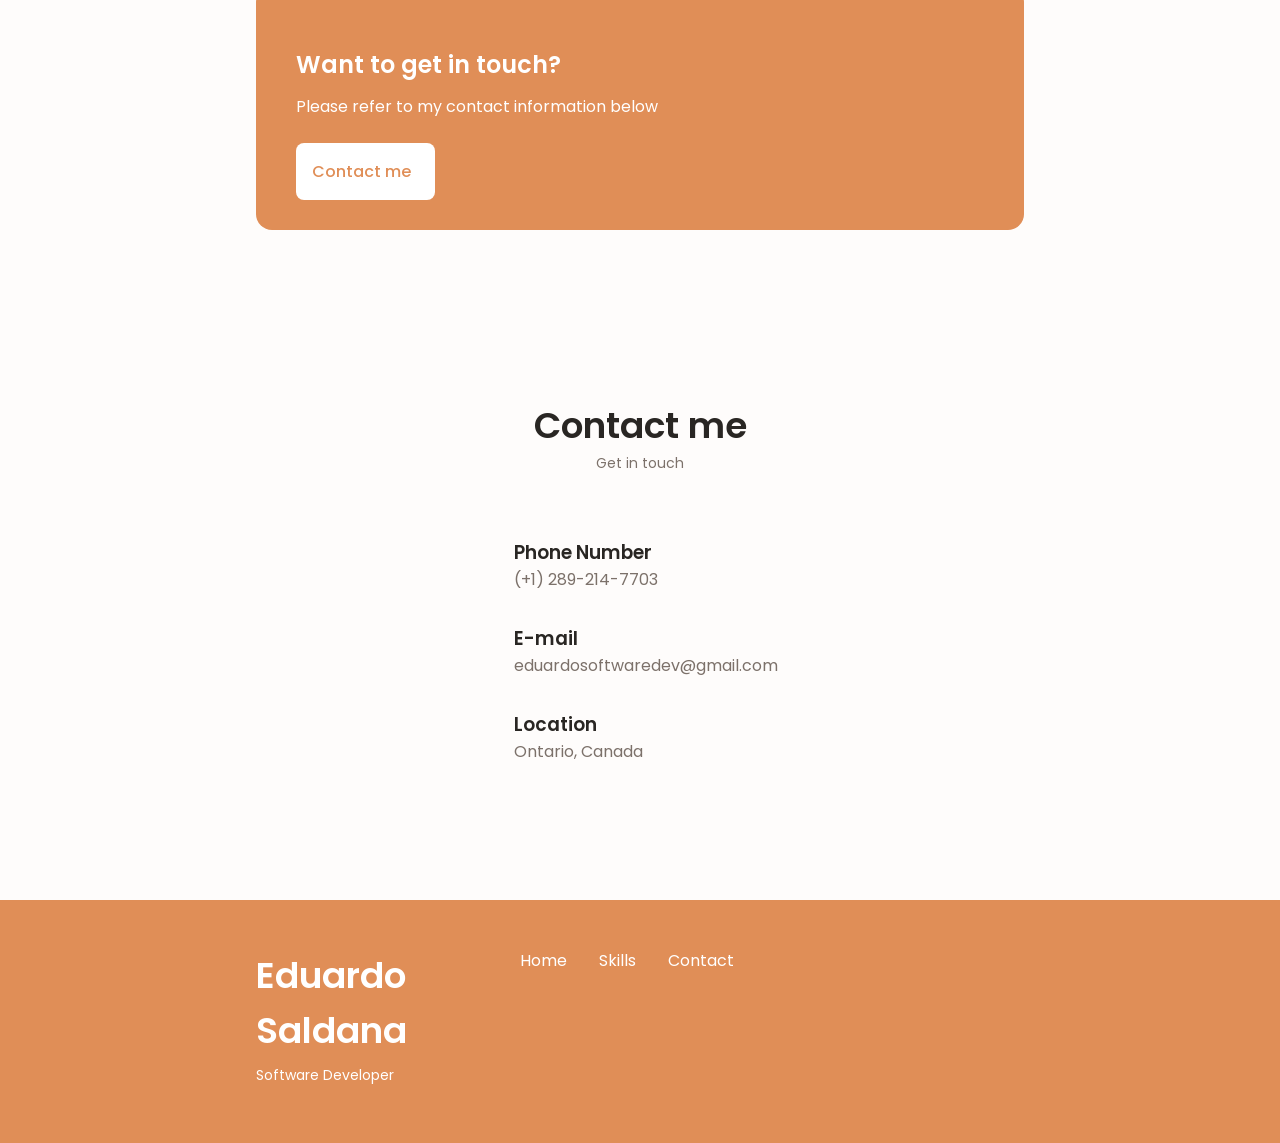
==== commit c73a1bb9: "Updated Resume path and description" ====
--- a/index.html
+++ b/index.html
@@ -132,12 +132,12 @@
                         <div class="about__info">
                             <div>
                                 <span class="about__info-title">5+</span>
-                                <span class="about__info-name">Years of <br> experience programming</span>
+                                <span class="about__info-name">Years developing programming skills, <br> both in class and independently</span>
                             </div>         
                         </div>
 
                         <div class="about__buttons">
-                            <a href="packages\Eduardo_resume_cv (1).pdf" target="_blank" class="button button--flex">
+                            <a href="packages\Eduardo_Resume.pdf" target="_blank" class="button button--flex">
                                 View Resume<i class="uil uil-download-alt button__icon"></i>
                             </a>
                         </div>
